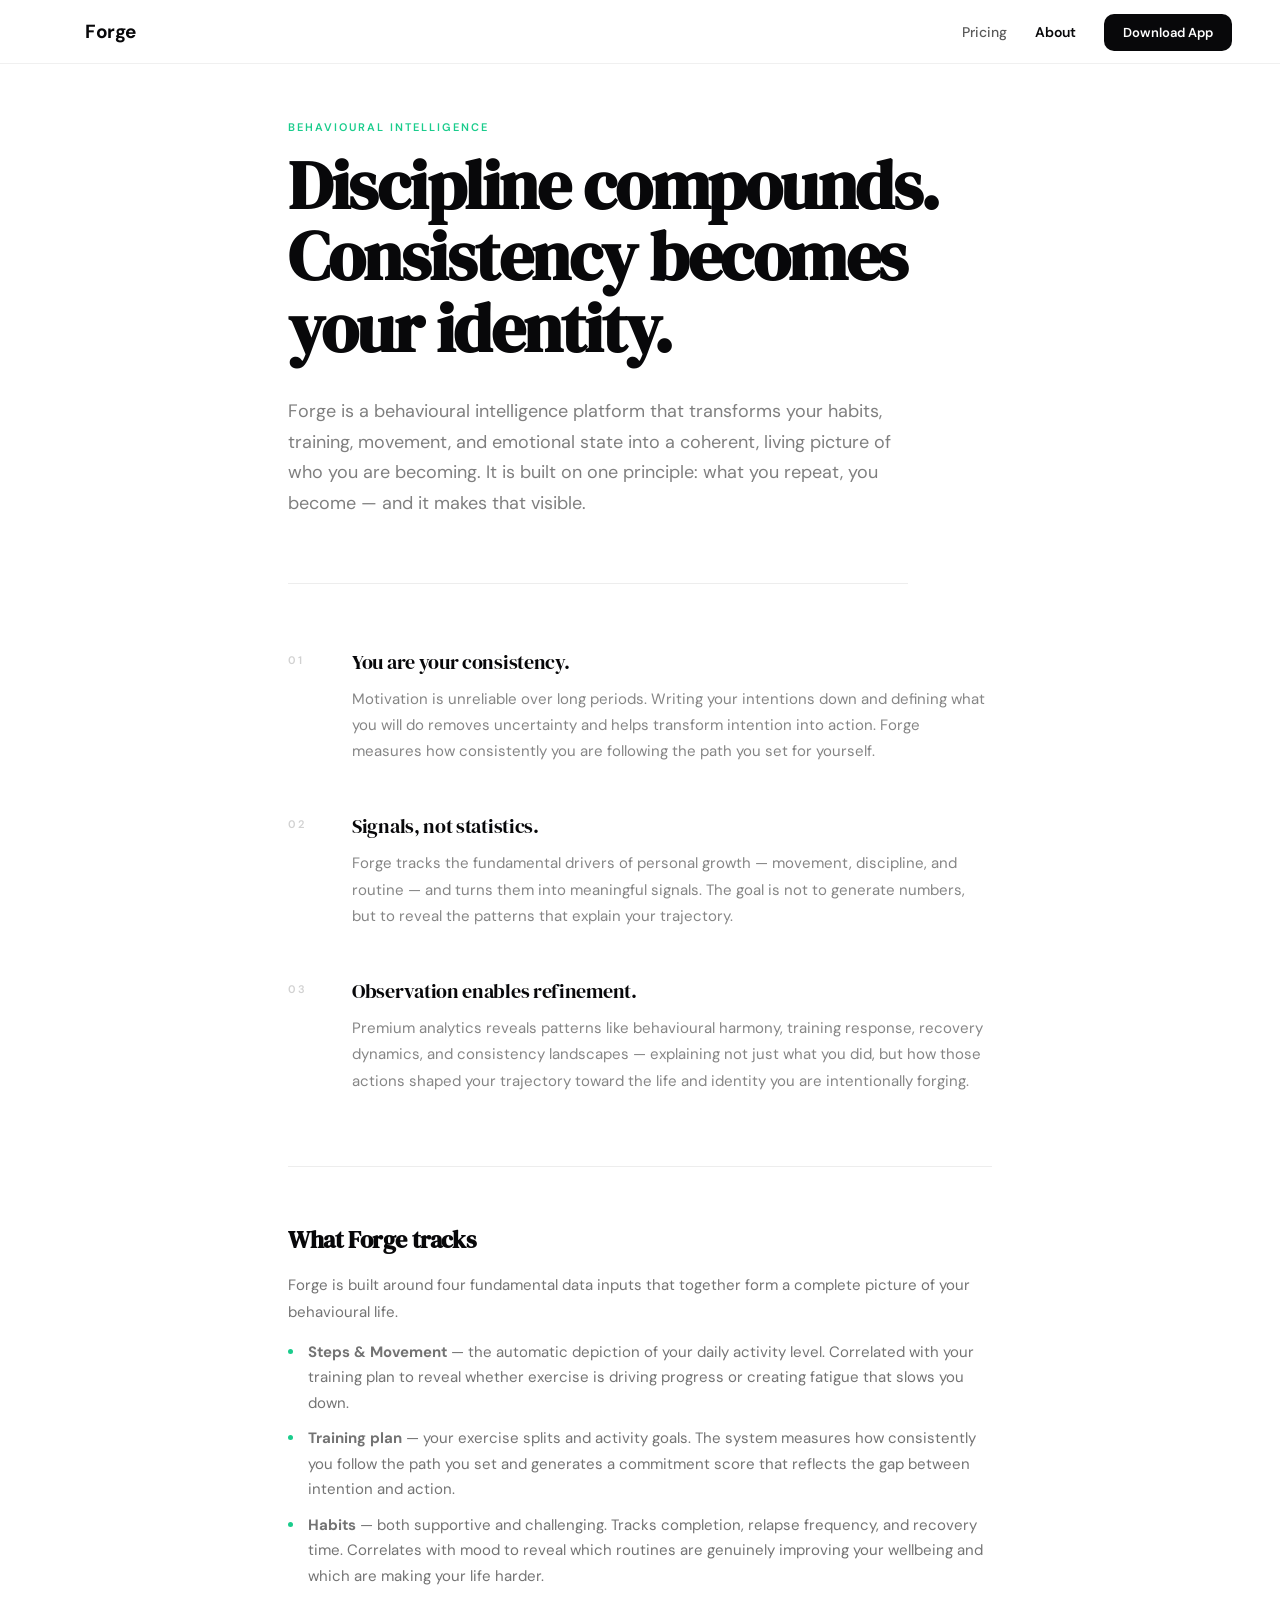
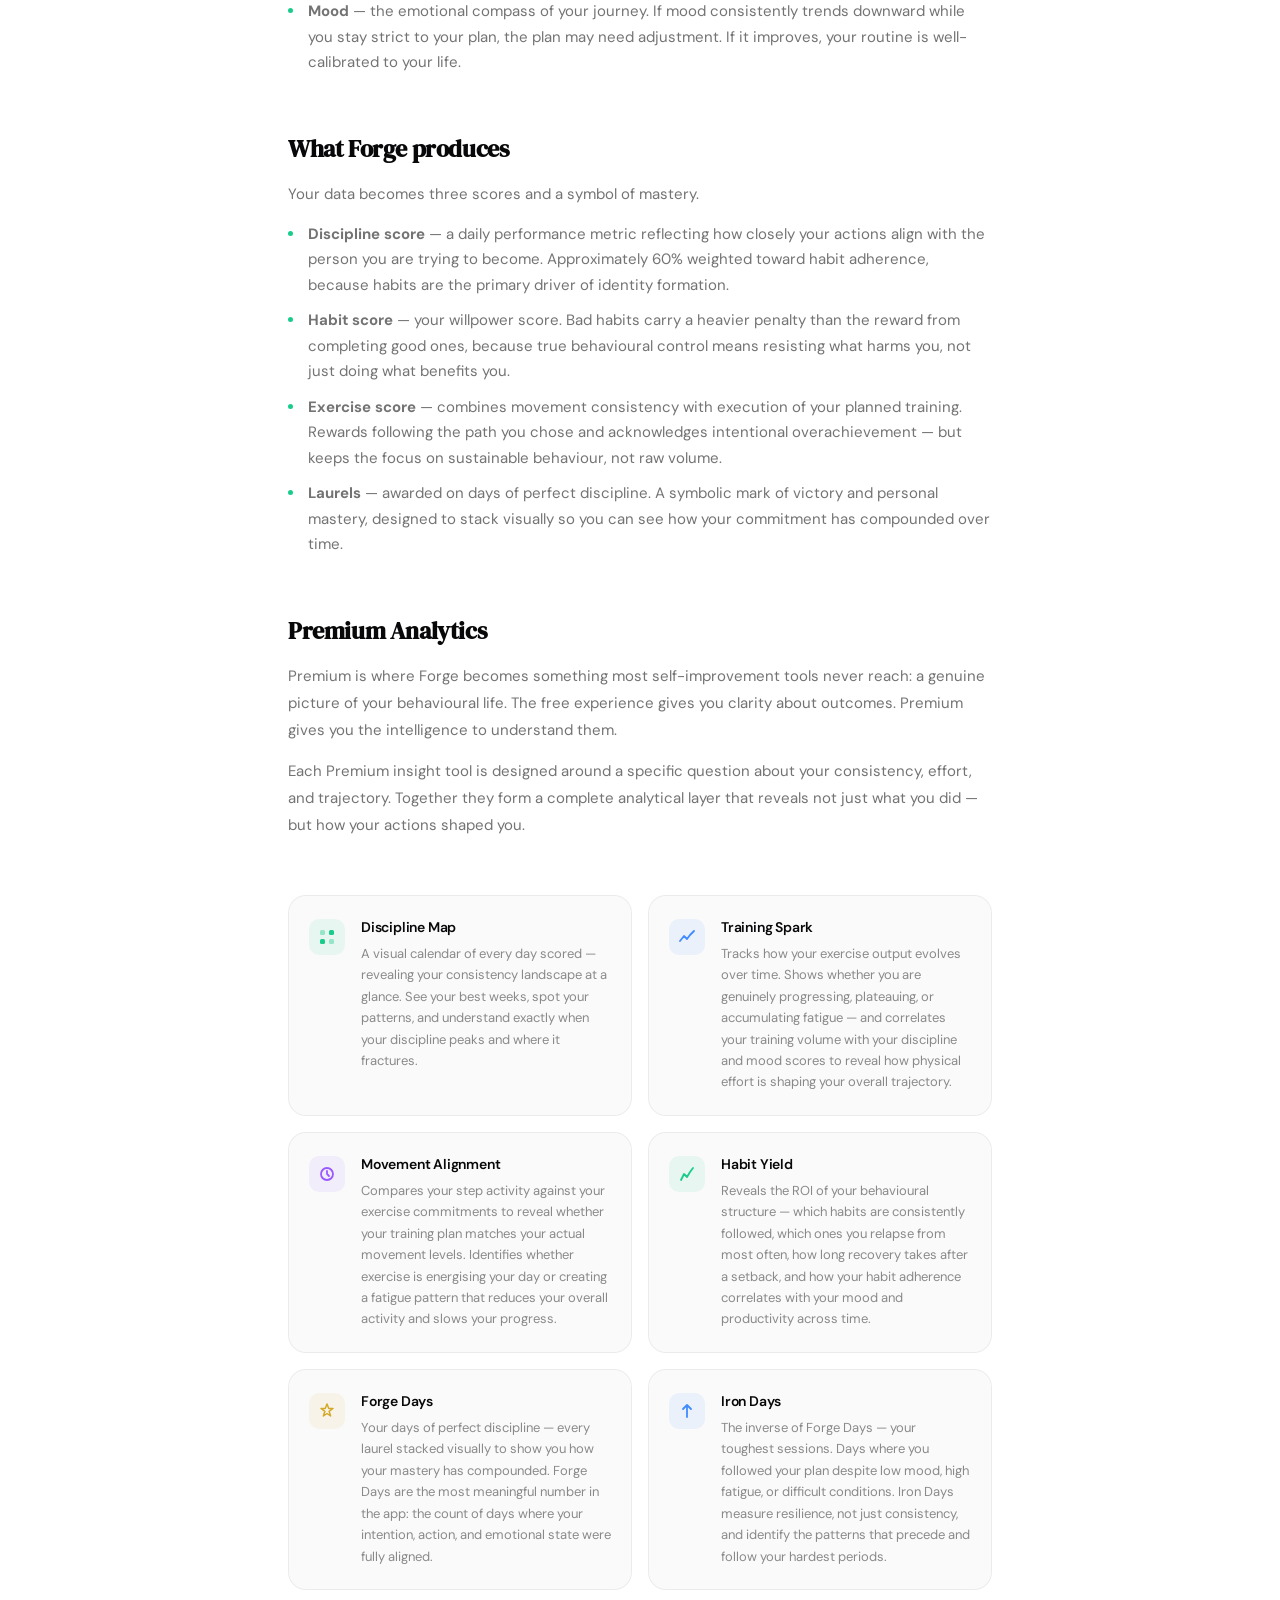
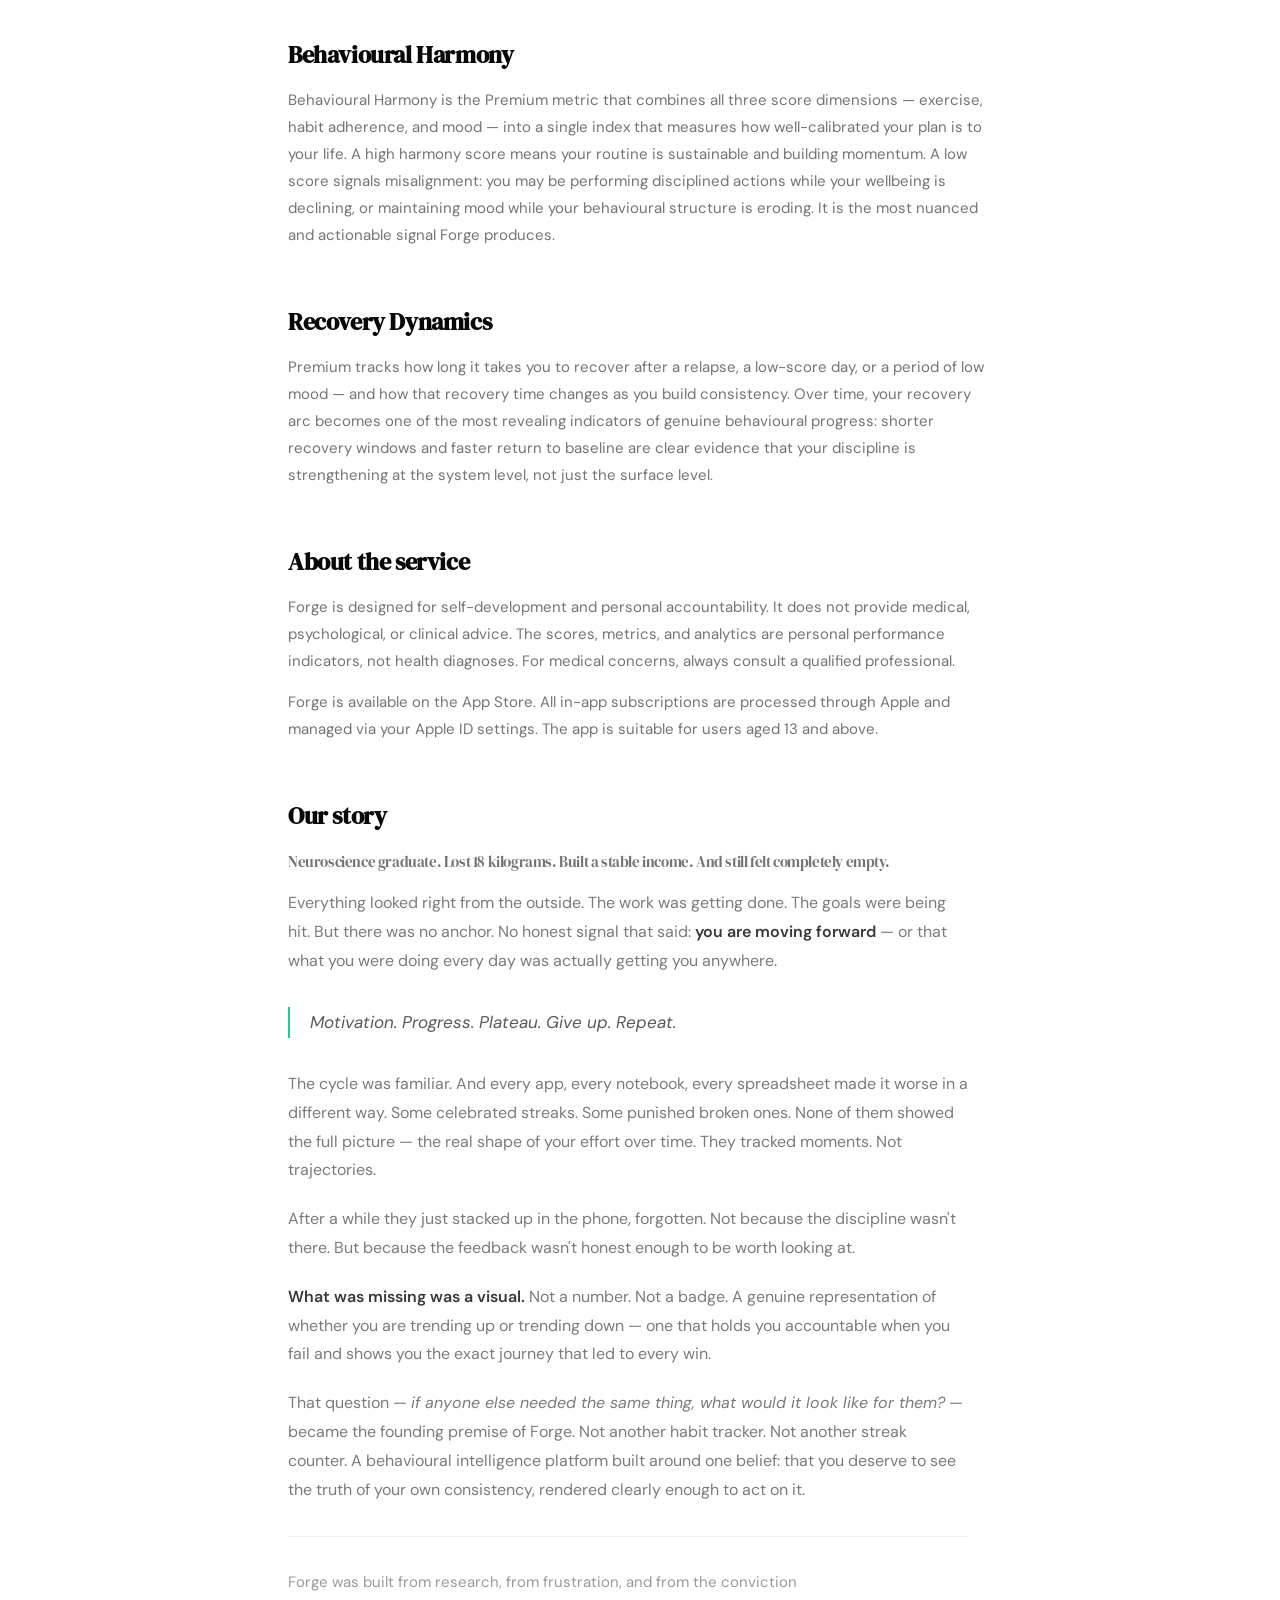
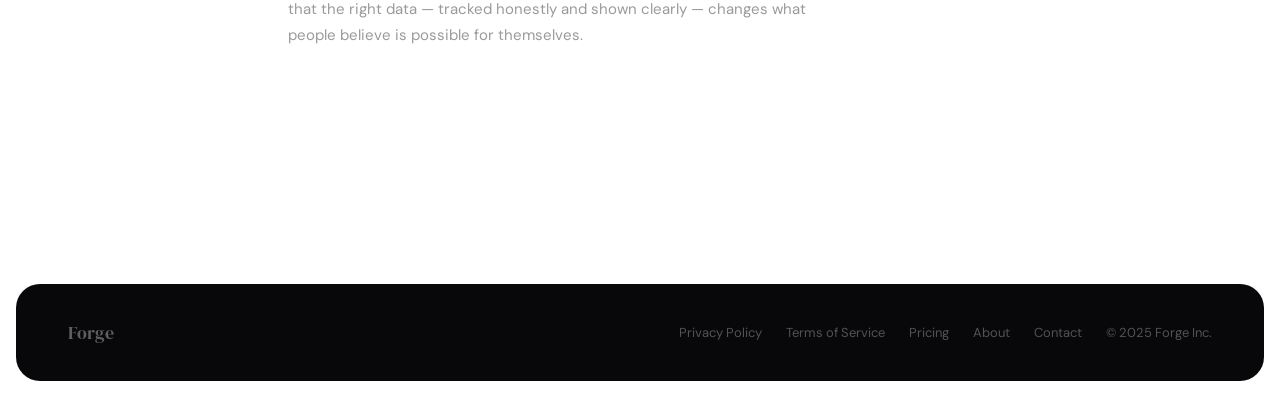
==== about.html @ 7283ddbb "Add files via upload" ====
<!DOCTYPE html>
<html lang="en">
<head>
<title>About — Forge</title>
<meta charset="UTF-8">
<meta name="viewport" content="width=device-width, initial-scale=1.0">
<link rel="preconnect" href="https://fonts.googleapis.com">
<link rel="preconnect" href="https://fonts.gstatic.com" crossorigin>
<link href="https://fonts.googleapis.com/css2?family=DM+Sans:ital,opsz,wght@0,9..40,300;0,9..40,400;0,9..40,500;0,9..40,600;0,9..40,700;1,9..40,300&family=DM+Serif+Display:ital@0;1&display=swap" rel="stylesheet">
<style>

*, *::before, *::after { box-sizing: border-box; margin: 0; padding: 0; }
:root {
  --black:  #08080A;
  --bg:     #E8EAF0;
  --green:  #1ACC8C;
  --blue:   #408CFF;
  --purple: #9959FF;
  --ease:   cubic-bezier(0.22, 1, 0.36, 1);
}
html { scroll-behavior: smooth; }
body {
  font-family: 'DM Sans', sans-serif;
  color: var(--black);
  background: #fff;
  overflow-x: hidden;
}

/* NAV */
nav {
  position: fixed; top: 0; left: 0; right: 0;
  height: 64px; display: flex; align-items: center;
  justify-content: space-between; padding: 0 48px;
  z-index: 1000;
  background: rgba(255,255,255,0.88);
  backdrop-filter: blur(20px);
  -webkit-backdrop-filter: blur(20px);
  border-bottom: 1px solid rgba(0,0,0,0.06);
  transition: background 300ms var(--ease);
}
.nav-logo {
  display: flex; align-items: center; gap: 9px;
  text-decoration: none; font-size: 19px; font-weight: 700;
  letter-spacing: -0.4px; color: var(--black);
}
.nav-logo img { height: 26px; width: 26px; border-radius: 7px; object-fit: cover; }
.nav-links { display: flex; align-items: center; gap: 28px; list-style: none; }
.nav-links a {
  color: rgba(0,0,0,0.65); text-decoration: none;
  font-size: 14px; font-weight: 500;
  transition: color 200ms ease, opacity 200ms ease;
}
.nav-links a:hover { opacity: 0.6; }
.nav-links a.active { color: var(--black); font-weight: 600; }
.nav-links .download-btn {
  background: var(--black); color: #fff;
  padding: 9px 18px; border-radius: 10px;
  font-size: 13px; font-weight: 600;
  border: 1px solid transparent;
}
.hamburger {
  display: none; flex-direction: column; gap: 5px;
  cursor: pointer; padding: 4px;
}
.hamburger span {
  display: block; width: 22px; height: 2px;
  background: var(--black); border-radius: 2px;
}
.mobile-menu {
  display: none; position: fixed;
  top: 64px; left: 0; right: 0;
  background: rgba(255,255,255,0.96);
  backdrop-filter: blur(20px);
  padding: 20px 32px; flex-direction: column; gap: 16px;
  z-index: 999; border-bottom: 1px solid rgba(0,0,0,0.06);
}
.mobile-menu.open { display: flex; }
.mobile-menu a { font-size: 15px; color: var(--black); text-decoration: none; font-weight: 500; }

/* PAGE WRAPPER */
.page-wrap {
  max-width: 800px;
  margin: 0 auto;
  padding: 120px 48px 100px;
}
.page-eyebrow {
  font-size: 11px; font-weight: 600; letter-spacing: 2px;
  text-transform: uppercase; color: var(--green); margin-bottom: 16px;
}
.page-title {
  font-family: 'DM Serif Display', serif;
  font-size: clamp(40px, 6vw, 68px);
  color: var(--black); letter-spacing: -1.5px;
  line-height: 1.05; margin-bottom: 32px;
}
.page-intro {
  font-size: 18px; color: rgba(0,0,0,0.5);
  line-height: 1.7; max-width: 620px; margin-bottom: 64px;
  border-bottom: 1px solid rgba(0,0,0,0.07);
  padding-bottom: 64px;
}

/* CONTENT SECTIONS */
.content-section { margin-bottom: 56px; }
.content-section h2 {
  font-family: 'DM Serif Display', serif;
  font-size: 24px; color: var(--black);
  letter-spacing: -0.4px; margin-bottom: 16px;
}
.content-section h3 {
  font-size: 15px; font-weight: 600;
  color: var(--black); margin-bottom: 10px; margin-top: 24px;
}
.content-section p {
  font-size: 15px; color: rgba(0,0,0,0.55);
  line-height: 1.8; margin-bottom: 14px;
}
.content-section ul {
  list-style: none; display: flex; flex-direction: column; gap: 10px;
  margin: 14px 0 14px 0;
}
.content-section ul li {
  font-size: 15px; color: rgba(0,0,0,0.55);
  line-height: 1.7; padding-left: 20px; position: relative;
}
.content-section ul li::before {
  content: ''; position: absolute; left: 0; top: 9px;
  width: 5px; height: 5px; border-radius: 50%;
  background: var(--green);
}
.placeholder-block {
  background: rgba(0,0,0,0.02);
  border: 1px dashed rgba(0,0,0,0.1);
  border-radius: 16px; padding: 40px 32px;
  text-align: center;
}
.placeholder-block p {
  font-size: 14px; color: rgba(0,0,0,0.25);
  font-style: italic; margin: 0;
}
.placeholder-block .label {
  font-size: 11px; font-weight: 600; letter-spacing: 1.5px;
  text-transform: uppercase; color: rgba(0,0,0,0.2);
  margin-bottom: 8px; display: block;
}

/* PRINCIPLE BLOCKS (About page) */
.principle-list { display: flex; flex-direction: column; gap: 48px; margin-top: 8px; }
.principle-item { display: grid; grid-template-columns: 40px 1fr; gap: 24px; align-items: start; }
.principle-num {
  font-size: 11px; font-weight: 600; letter-spacing: 2px;
  color: rgba(0,0,0,0.18); padding-top: 5px; text-transform: uppercase;
}
.principle-item h3 {
  font-family: 'DM Serif Display', serif;
  font-size: 20px; color: var(--black); margin-bottom: 10px; margin-top: 0;
  letter-spacing: -0.3px; font-weight: 400;
}
.principle-item p { font-size: 15px; color: rgba(0,0,0,0.48); line-height: 1.75; margin: 0; }

/* Premium Analytics Grid */
.analytics-grid {
  display: grid;
  grid-template-columns: 1fr 1fr;
  gap: 16px;
  margin-bottom: 0;
}
.analytics-card {
  display: flex;
  gap: 16px;
  align-items: flex-start;
  background: rgba(0,0,0,0.02);
  border: 1px solid rgba(0,0,0,0.06);
  border-radius: 18px;
  padding: 22px 20px;
  transition: border-color 250ms ease, background 250ms ease;
}
.analytics-card:hover {
  background: rgba(0,0,0,0.03);
  border-color: rgba(0,0,0,0.1);
}
.ac-icon {
  width: 36px; height: 36px; border-radius: 10px;
  display: flex; align-items: center; justify-content: center;
  flex-shrink: 0; margin-top: 1px;
}
.ac-body h4 {
  font-size: 14px; font-weight: 600; color: var(--black);
  margin-bottom: 7px; letter-spacing: -0.2px;
}
.ac-body p {
  font-size: 13px; color: rgba(0,0,0,0.45);
  line-height: 1.65; margin: 0;
}
@media (max-width: 680px) {
  .analytics-grid { grid-template-columns: 1fr; }
}

/* FOOTER */
.site-footer {
  background: var(--black); color: #fff;
  border-radius: 24px; margin: 16px;
  padding: 36px 52px;
  display: flex; align-items: center; justify-content: space-between;
}
.footer-brand { font-family: 'DM Serif Display', serif; font-size: 18px; color: rgba(255,255,255,0.35); }
.footer-legal { font-size: 13px; color: rgba(255,255,255,0.3); display: flex; gap: 24px; flex-wrap: wrap; }
.footer-legal a { color: inherit; text-decoration: none; transition: color 200ms ease; }
.footer-legal a:hover { color: rgba(255,255,255,0.7); }

/* FADE IN */
.fade-up {
  opacity: 0; transform: translateY(24px);
  transition: opacity 700ms var(--ease), transform 700ms var(--ease);
}
.fade-up.visible { opacity: 1; transform: none; }
.fade-up:nth-child(2) { transition-delay: 80ms; }
.fade-up:nth-child(3) { transition-delay: 160ms; }

@media (max-width: 768px) {
  nav { padding: 0 20px; }
  .nav-links { display: none; }
  .hamburger { display: flex; }
  .page-wrap { padding: 96px 24px 72px; }
  .site-footer { flex-direction: column; gap: 16px; text-align: center; padding: 28px 24px; margin: 8px; border-radius: 18px; }
  .principle-item { grid-template-columns: 1fr; gap: 8px; }
  .principle-num { display: none; }
}


/* Our Story section */
.story-block {
  display: flex;
  flex-direction: column;
  gap: 0;
}
.story-lead {
  font-family: 'DM Serif Display', serif;
  font-size: clamp(20px, 2.8vw, 28px);
  color: var(--black);
  line-height: 1.35;
  letter-spacing: -0.4px;
  margin-bottom: 36px;
  max-width: 680px;
}
.story-body {
  display: flex;
  flex-direction: column;
  gap: 20px;
  max-width: 680px;
}
.story-body p {
  font-size: 16px;
  color: rgba(0,0,0,0.52);
  line-height: 1.8;
  margin: 0;
}
.story-body p strong {
  color: rgba(0,0,0,0.78);
  font-weight: 600;
}
.story-pull {
  border-left: 2px solid var(--green);
  padding-left: 20px;
  margin: 12px 0;
}
.story-pull p {
  color: rgba(0,0,0,0.65) !important;
  font-style: italic;
  font-size: 17px !important;
}
.story-closer {
  margin-top: 12px;
  padding-top: 32px;
  border-top: 1px solid rgba(0,0,0,0.06);
}
.story-closer p {
  font-size: 15px;
  color: rgba(0,0,0,0.4);
  line-height: 1.75;
  max-width: 520px;
}
</style>
</head>
<body>

<nav id="nav" class="light">
  <a href="forge-landing.html" class="nav-logo">
    <img src="[data-uri]" alt="Forge logo" style="height:28px;width:28px;object-fit:contain;display:block;"/>
    Forge
  </a>
  <button class="hamburger" id="hamburger" aria-label="Menu">
    <span></span><span></span><span></span>
  </button>
  <ul class="nav-links">
    <li><a href="pricing.html">Pricing</a></li>
    <li><a href="about.html" class="active">About</a></li>
    <li><a href="index.html#download" class="download-btn">Download App</a></li>
  </ul>
</nav>
<div class="mobile-menu" id="mobileMenu">
  <a href="pricing.html">Pricing</a>
  <a href="about.html">About</a>
  <a href="index.html#download">Download App</a>
</div>


<main>
  <div class="page-wrap">
    <div class="page-eyebrow fade-up">Behavioural Intelligence</div>
    <h1 class="page-title fade-up">Discipline compounds.<br>Consistency becomes your identity.</h1>
    <p class="page-intro fade-up">Forge is a behavioural intelligence platform that transforms your habits, training, movement, and emotional state into a coherent, living picture of who you are becoming. It is built on one principle: what you repeat, you become — and it makes that visible.</p>
    
<div class="principle-list">

  <div class="principle-item fade-up">
    <div class="principle-num">01</div>
    <div>
      <h3>You are your consistency.</h3>
      <p>Motivation is unreliable over long periods. Writing your intentions down and defining what you will do removes uncertainty and helps transform intention into action. Forge measures how consistently you are following the path you set for yourself.</p>
    </div>
  </div>

  <div class="principle-item fade-up">
    <div class="principle-num">02</div>
    <div>
      <h3>Signals, not statistics.</h3>
      <p>Forge tracks the fundamental drivers of personal growth — movement, discipline, and routine — and turns them into meaningful signals. The goal is not to generate numbers, but to reveal the patterns that explain your trajectory.</p>
    </div>
  </div>

  <div class="principle-item fade-up">
    <div class="principle-num">03</div>
    <div>
      <h3>Observation enables refinement.</h3>
      <p>Premium analytics reveals patterns like behavioural harmony, training response, recovery dynamics, and consistency landscapes — explaining not just what you did, but how those actions shaped your trajectory toward the life and identity you are intentionally forging.</p>
    </div>
  </div>

</div>

<div style="margin-top:72px;padding-top:56px;border-top:1px solid rgba(0,0,0,0.07)">

  <div class="content-section fade-up">
    <h2>What Forge tracks</h2>
    <p>Forge is built around four fundamental data inputs that together form a complete picture of your behavioural life.</p>
    <ul>
      <li><strong>Steps &amp; Movement</strong> — the automatic depiction of your daily activity level. Correlated with your training plan to reveal whether exercise is driving progress or creating fatigue that slows you down.</li>
      <li><strong>Training plan</strong> — your exercise splits and activity goals. The system measures how consistently you follow the path you set and generates a commitment score that reflects the gap between intention and action.</li>
      <li><strong>Habits</strong> — both supportive and challenging. Tracks completion, relapse frequency, and recovery time. Correlates with mood to reveal which routines are genuinely improving your wellbeing and which are making your life harder.</li>
      <li><strong>Mood</strong> — the emotional compass of your journey. If mood consistently trends downward while you stay strict to your plan, the plan may need adjustment. If it improves, your routine is well-calibrated to your life.</li>
    </ul>
  </div>

  <div class="content-section fade-up">
    <h2>What Forge produces</h2>
    <p>Your data becomes three scores and a symbol of mastery.</p>
    <ul>
      <li><strong>Discipline score</strong> — a daily performance metric reflecting how closely your actions align with the person you are trying to become. Approximately 60% weighted toward habit adherence, because habits are the primary driver of identity formation.</li>
      <li><strong>Habit score</strong> — your willpower score. Bad habits carry a heavier penalty than the reward from completing good ones, because true behavioural control means resisting what harms you, not just doing what benefits you.</li>
      <li><strong>Exercise score</strong> — combines movement consistency with execution of your planned training. Rewards following the path you chose and acknowledges intentional overachievement — but keeps the focus on sustainable behaviour, not raw volume.</li>
      <li><strong>Laurels</strong> — awarded on days of perfect discipline. A symbolic mark of victory and personal mastery, designed to stack visually so you can see how your commitment has compounded over time.</li>
    </ul>
  </div>

  <!-- PREMIUM ANALYTICS EXPANSION -->
  <div class="content-section fade-up">
    <h2>Premium Analytics</h2>
    <p>Premium is where Forge becomes something most self-improvement tools never reach: a genuine picture of your behavioural life. The free experience gives you clarity about outcomes. Premium gives you the intelligence to understand them.</p>
    <p>Each Premium insight tool is designed around a specific question about your consistency, effort, and trajectory. Together they form a complete analytical layer that reveals not just what you did — but how your actions shaped you.</p>
  </div>

  <div class="analytics-grid fade-up">
    <div class="analytics-card">
      <div class="ac-icon" style="background:rgba(26,204,140,0.08);color:var(--green)">
        <svg width="18" height="18" viewBox="0 0 18 18" fill="none"><rect x="2" y="2" width="5" height="5" rx="1.5" fill="currentColor" opacity=".4"/><rect x="2" y="11" width="5" height="5" rx="1.5" fill="currentColor"/><rect x="11" y="2" width="5" height="5" rx="1.5" fill="currentColor"/><rect x="11" y="11" width="5" height="5" rx="1.5" fill="currentColor" opacity=".4"/></svg>
      </div>
      <div class="ac-body">
        <h4>Discipline Map</h4>
        <p>A visual calendar of every day scored — revealing your consistency landscape at a glance. See your best weeks, spot your patterns, and understand exactly when your discipline peaks and where it fractures.</p>
      </div>
    </div>

    <div class="analytics-card">
      <div class="ac-icon" style="background:rgba(64,140,255,0.08);color:var(--blue)">
        <svg width="18" height="18" viewBox="0 0 18 18" fill="none"><path d="M2 13l4-5 3 3 3-4 4-4" stroke="currentColor" stroke-width="1.8" stroke-linecap="round" stroke-linejoin="round"/></svg>
      </div>
      <div class="ac-body">
        <h4>Training Spark</h4>
        <p>Tracks how your exercise output evolves over time. Shows whether you are genuinely progressing, plateauing, or accumulating fatigue — and correlates your training volume with your discipline and mood scores to reveal how physical effort is shaping your overall trajectory.</p>
      </div>
    </div>

    <div class="analytics-card">
      <div class="ac-icon" style="background:rgba(153,89,255,0.08);color:var(--purple)">
        <svg width="18" height="18" viewBox="0 0 18 18" fill="none"><circle cx="9" cy="9" r="6" stroke="currentColor" stroke-width="1.8"/><path d="M9 6v3l2 2" stroke="currentColor" stroke-width="1.8" stroke-linecap="round"/></svg>
      </div>
      <div class="ac-body">
        <h4>Movement Alignment</h4>
        <p>Compares your step activity against your exercise commitments to reveal whether your training plan matches your actual movement levels. Identifies whether exercise is energising your day or creating a fatigue pattern that reduces your overall activity and slows your progress.</p>
      </div>
    </div>

    <div class="analytics-card">
      <div class="ac-icon" style="background:rgba(26,204,140,0.08);color:var(--green)">
        <svg width="18" height="18" viewBox="0 0 18 18" fill="none"><path d="M3 15l3-6 3 3 3-5 3-4" stroke="currentColor" stroke-width="1.8" stroke-linecap="round" stroke-linejoin="round"/></svg>
      </div>
      <div class="ac-body">
        <h4>Habit Yield</h4>
        <p>Reveals the ROI of your behavioural structure — which habits are consistently followed, which ones you relapse from most often, how long recovery takes after a setback, and how your habit adherence correlates with your mood and productivity across time.</p>
      </div>
    </div>

    <div class="analytics-card">
      <div class="ac-icon" style="background:rgba(212,168,39,0.08);color:#d4a827">
        <svg width="18" height="18" viewBox="0 0 18 18" fill="none"><path d="M9 2l1.8 4.5H15l-3.9 2.8 1.5 4.7L9 11.5l-3.6 2.5 1.5-4.7L3 6.5h4.2z" stroke="currentColor" stroke-width="1.5" stroke-linejoin="round"/></svg>
      </div>
      <div class="ac-body">
        <h4>Forge Days</h4>
        <p>Your days of perfect discipline — every laurel stacked visually to show you how your mastery has compounded. Forge Days are the most meaningful number in the app: the count of days where your intention, action, and emotional state were fully aligned.</p>
      </div>
    </div>

    <div class="analytics-card">
      <div class="ac-icon" style="background:rgba(64,140,255,0.08);color:var(--blue)">
        <svg width="18" height="18" viewBox="0 0 18 18" fill="none"><path d="M9 3v12M5 7l4-4 4 4" stroke="currentColor" stroke-width="1.8" stroke-linecap="round" stroke-linejoin="round"/></svg>
      </div>
      <div class="ac-body">
        <h4>Iron Days</h4>
        <p>The inverse of Forge Days — your toughest sessions. Days where you followed your plan despite low mood, high fatigue, or difficult conditions. Iron Days measure resilience, not just consistency, and identify the patterns that precede and follow your hardest periods.</p>
      </div>
    </div>
  </div>

  <div class="content-section fade-up" style="margin-top:48px">
    <h2>Behavioural Harmony</h2>
    <p>Behavioural Harmony is the Premium metric that combines all three score dimensions — exercise, habit adherence, and mood — into a single index that measures how well-calibrated your plan is to your life. A high harmony score means your routine is sustainable and building momentum. A low score signals misalignment: you may be performing disciplined actions while your wellbeing is declining, or maintaining mood while your behavioural structure is eroding. It is the most nuanced and actionable signal Forge produces.</p>
  </div>

  <div class="content-section fade-up">
    <h2>Recovery Dynamics</h2>
    <p>Premium tracks how long it takes you to recover after a relapse, a low-score day, or a period of low mood — and how that recovery time changes as you build consistency. Over time, your recovery arc becomes one of the most revealing indicators of genuine behavioural progress: shorter recovery windows and faster return to baseline are clear evidence that your discipline is strengthening at the system level, not just the surface level.</p>
  </div>

  <div class="content-section fade-up">
    <h2>About the service</h2>
    <p>Forge is designed for self-development and personal accountability. It does not provide medical, psychological, or clinical advice. The scores, metrics, and analytics are personal performance indicators, not health diagnoses. For medical concerns, always consult a qualified professional.</p>
    <p>Forge is available on the App Store. All in-app subscriptions are processed through Apple and managed via your Apple ID settings. The app is suitable for users aged 13 and above.</p>
  </div>

  <div class="content-section fade-up">
    <h2>Our story</h2>
    <div class="story-block">

      <p class="story-lead">Neuroscience graduate. Lost 18 kilograms. Built a stable income. And still felt completely empty.</p>

      <div class="story-body">

        <p>Everything looked right from the outside. The work was getting done. The goals were being hit. But there was no anchor. No honest signal that said: <strong>you are moving forward</strong> — or that what you were doing every day was actually getting you anywhere.</p>

        <div class="story-pull">
          <p>Motivation. Progress. Plateau. Give up. Repeat.</p>
        </div>

        <p>The cycle was familiar. And every app, every notebook, every spreadsheet made it worse in a different way. Some celebrated streaks. Some punished broken ones. None of them showed the full picture — the real shape of your effort over time. They tracked moments. Not trajectories.</p>

        <p>After a while they just stacked up in the phone, forgotten. Not because the discipline wasn't there. But because the feedback wasn't honest enough to be worth looking at.</p>

        <p><strong>What was missing was a visual.</strong> Not a number. Not a badge. A genuine representation of whether you are trending up or trending down — one that holds you accountable when you fail and shows you the exact journey that led to every win.</p>

        <p>That question — <em>if anyone else needed the same thing, what would it look like for them?</em> — became the founding premise of Forge. Not another habit tracker. Not another streak counter. A behavioural intelligence platform built around one belief: that you deserve to see the truth of your own consistency, rendered clearly enough to act on it.</p>

        <div class="story-closer">
          <p>Forge was built from research, from frustration, and from the conviction that the right data — tracked honestly and shown clearly — changes what people believe is possible for themselves.</p>
        </div>

      </div>
    </div>
  </div>

</div>

  </div>
</main>

<div style="height:64px"></div>
<footer class="site-footer">
  <div class="footer-brand">Forge</div>
  <div class="footer-legal">
    <a href="privacy.html">Privacy Policy</a>
    <a href="terms.html">Terms of Service</a>
    <a href="pricing.html">Pricing</a>
    <a href="about.html">About</a>
    <a href="#">Contact</a>
    <span>© 2025 Forge Inc.</span>
  </div>
</footer>

<script>

const nav = document.getElementById('nav');
const hamburger = document.getElementById('hamburger');
const mobileMenu = document.getElementById('mobileMenu');
hamburger.addEventListener('click', () => mobileMenu.classList.toggle('open'));

// Auto-contrast nav: dark sections = dark background, light = frosted glass
// Sub-pages are all light background
function updateNav() {
  const y = window.scrollY;
  if (y > 40) {
    nav.className = 'light';
  } else {
    nav.className = 'light'; // always light on sub-pages (white bg)
  }
}
window.addEventListener('scroll', updateNav, { passive: true });
updateNav();

// Smooth scroll all anchor links
document.querySelectorAll('a[href^="#"]').forEach(a => {
  a.addEventListener('click', e => {
    const id = a.getAttribute('href').slice(1);
    const target = document.getElementById(id);
    if (target) {
      e.preventDefault();
      target.scrollIntoView({ behavior: 'smooth', block: 'start' });
    }
  });
});

document.querySelectorAll('.mobile-menu a').forEach(a => {
  a.addEventListener('click', () => mobileMenu.classList.remove('open'));
});


// Fade-up observer
const observer = new IntersectionObserver(entries => {
  entries.forEach(e => {
    if (e.isIntersecting) { e.target.classList.add('visible'); observer.unobserve(e.target); }
  });
}, { threshold: 0.1 });
document.querySelectorAll('.fade-up').forEach(el => observer.observe(el));
</script>
</body>
</html>
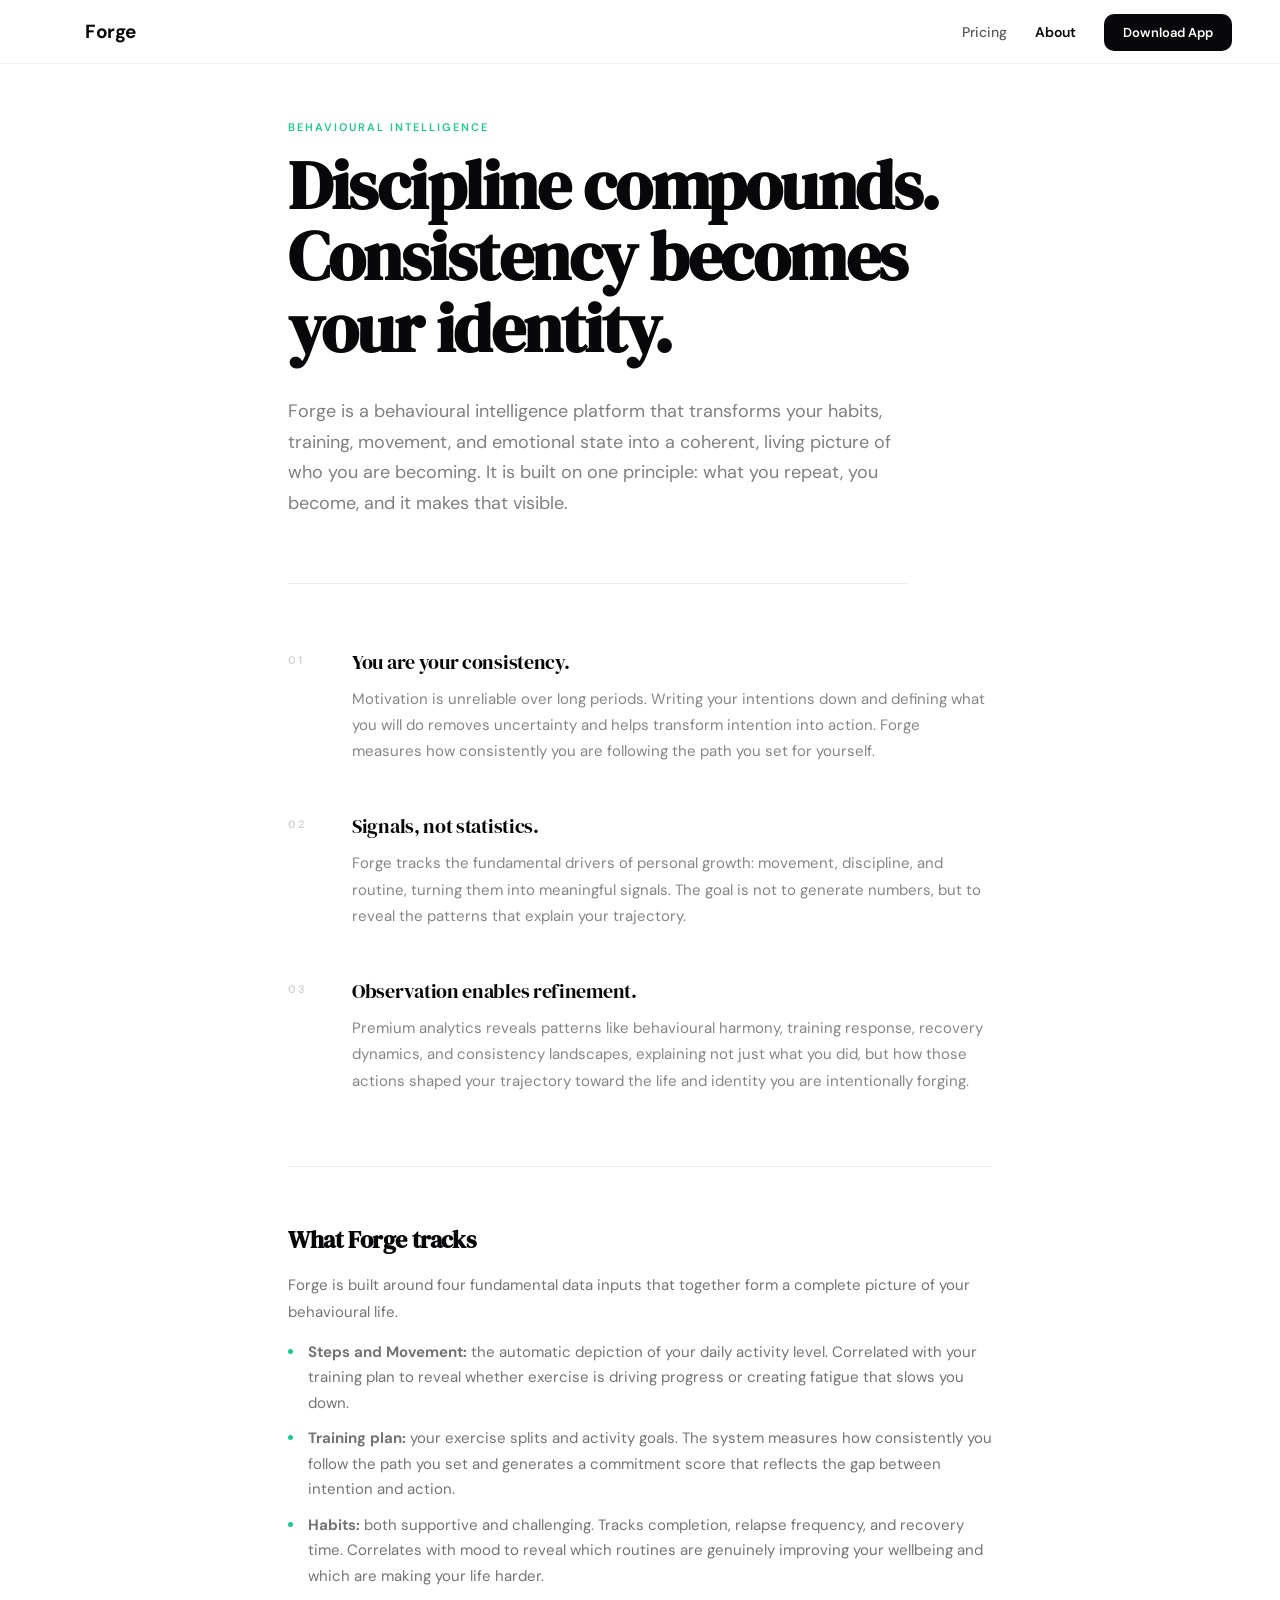
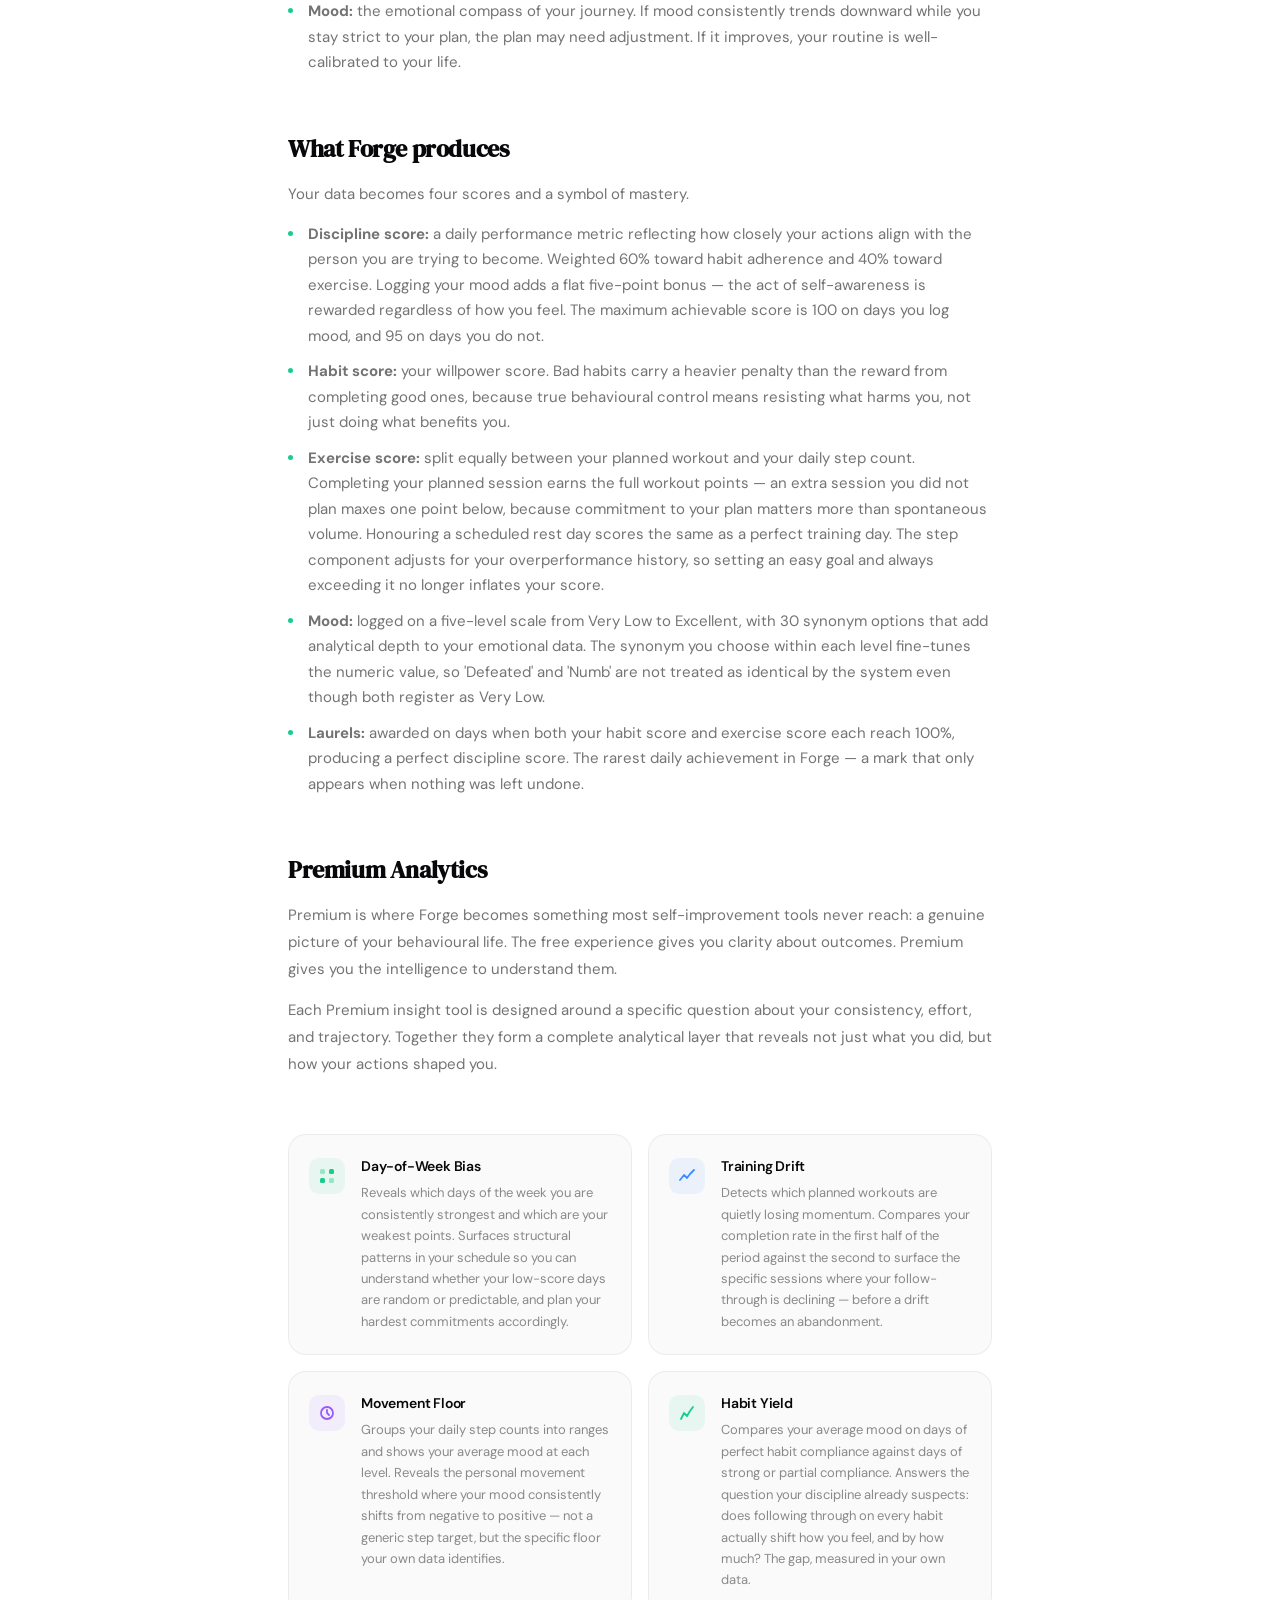
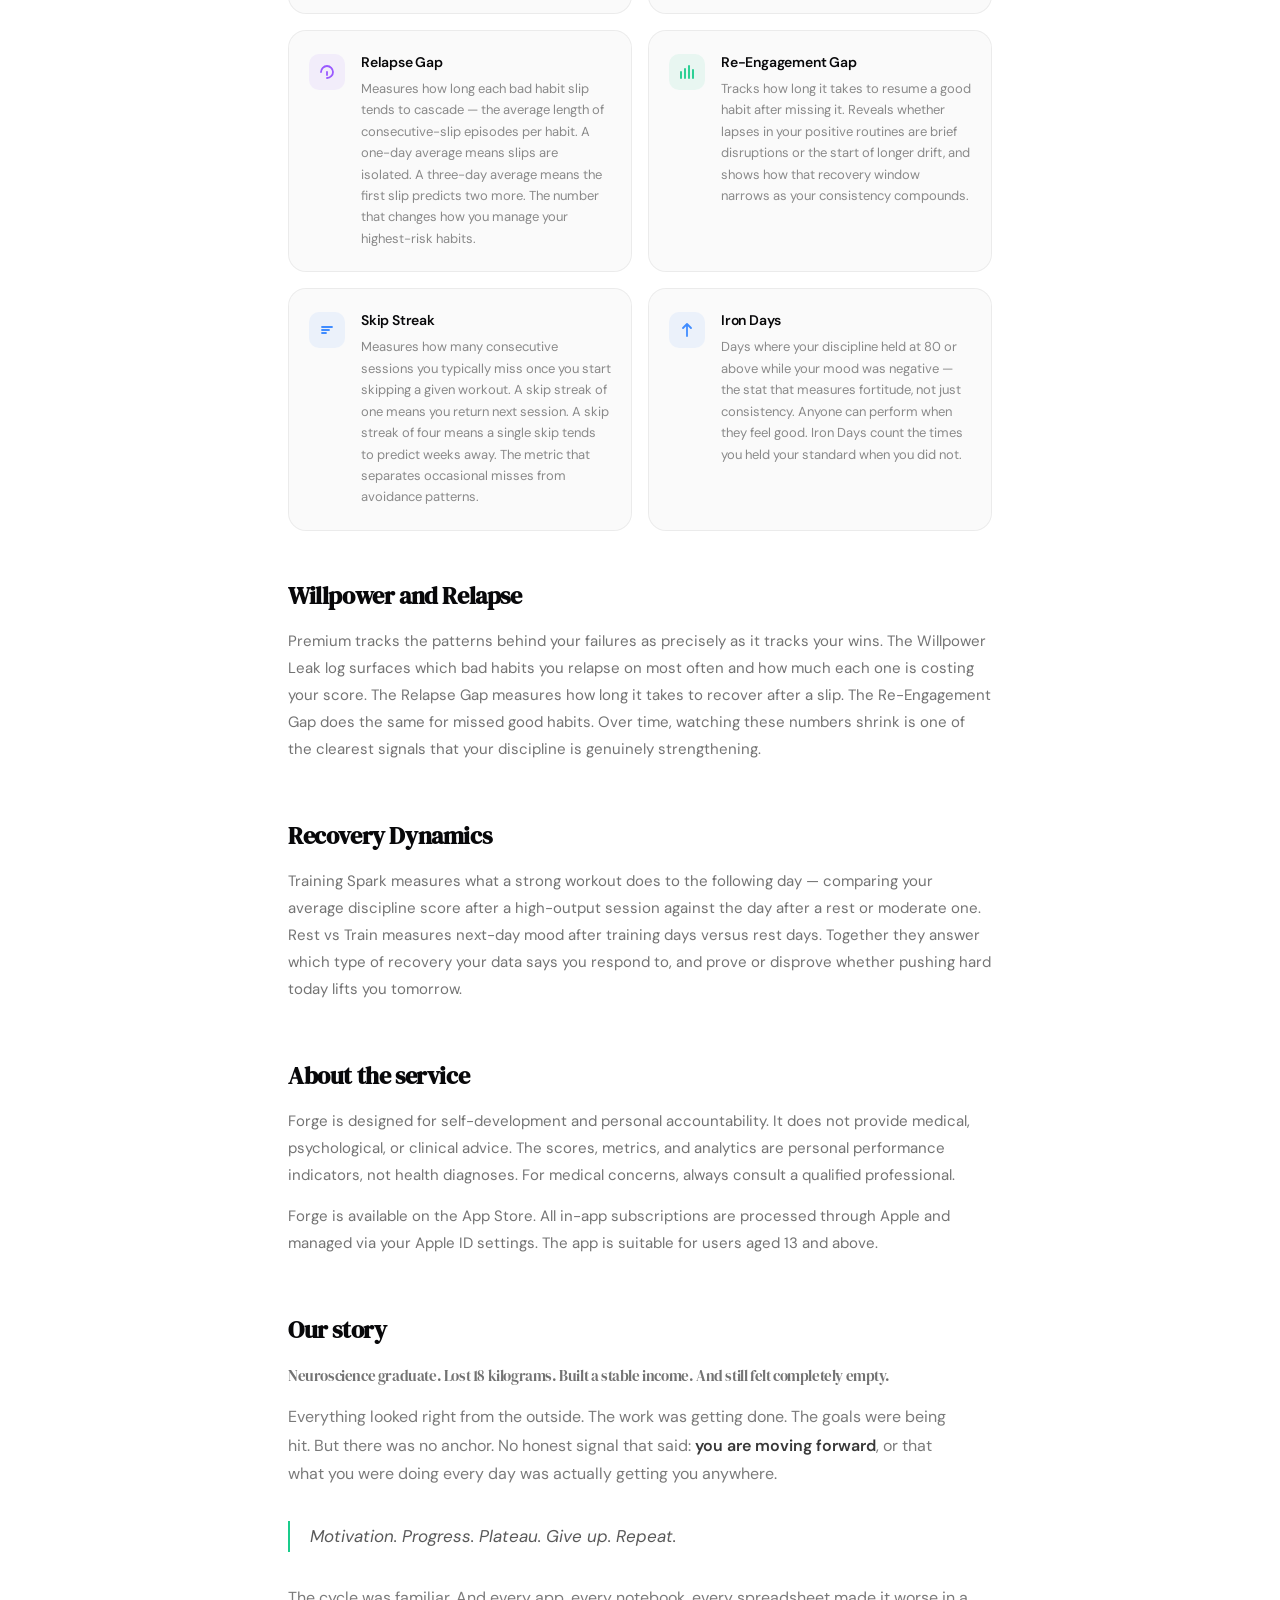
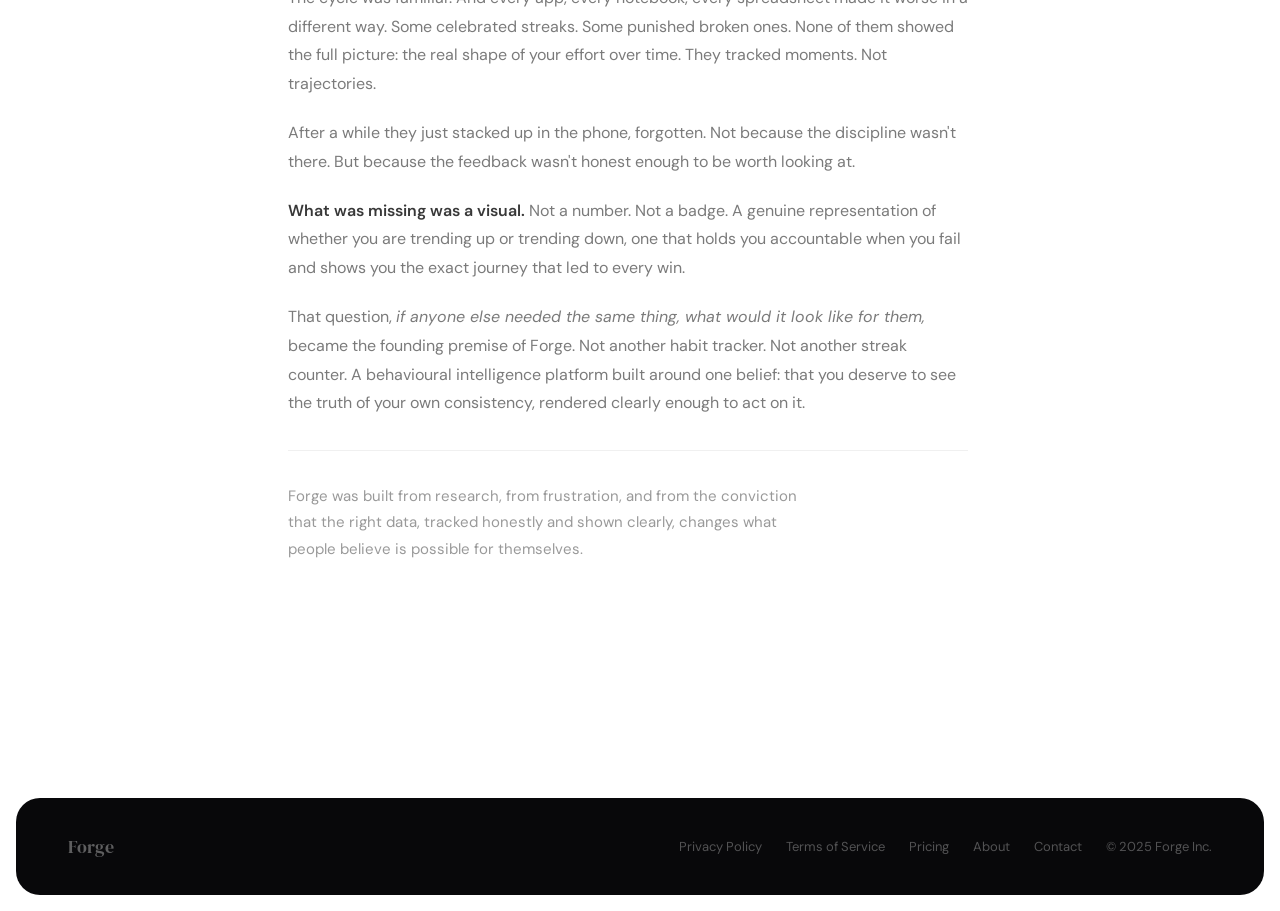
==== commit 66acf067: "Update about.html" ====
--- a/about.html
+++ b/about.html
@@ -1,7 +1,7 @@
 <!DOCTYPE html>
 <html lang="en">
 <head>
-<title>About — Forge</title>
+<title>About | Forge</title>
 <meta charset="UTF-8">
 <meta name="viewport" content="width=device-width, initial-scale=1.0">
 <link rel="preconnect" href="https://fonts.googleapis.com">
@@ -285,7 +285,7 @@
 <body>
 
 <nav id="nav" class="light">
-  <a href="forge-landing.html" class="nav-logo">
+  <a href="index.html" class="nav-logo">
     <img src="[data-uri]" alt="Forge logo" style="height:28px;width:28px;object-fit:contain;display:block;"/>
     Forge
   </a>
@@ -309,7 +309,7 @@
   <div class="page-wrap">
     <div class="page-eyebrow fade-up">Behavioural Intelligence</div>
     <h1 class="page-title fade-up">Discipline compounds.<br>Consistency becomes your identity.</h1>
-    <p class="page-intro fade-up">Forge is a behavioural intelligence platform that transforms your habits, training, movement, and emotional state into a coherent, living picture of who you are becoming. It is built on one principle: what you repeat, you become — and it makes that visible.</p>
+    <p class="page-intro fade-up">Forge is a behavioural intelligence platform that transforms your habits, training, movement, and emotional state into a coherent, living picture of who you are becoming. It is built on one principle: what you repeat, you become, and it makes that visible.</p>
     
 <div class="principle-list">
 
@@ -325,7 +325,7 @@
     <div class="principle-num">02</div>
     <div>
       <h3>Signals, not statistics.</h3>
-      <p>Forge tracks the fundamental drivers of personal growth — movement, discipline, and routine — and turns them into meaningful signals. The goal is not to generate numbers, but to reveal the patterns that explain your trajectory.</p>
+      <p>Forge tracks the fundamental drivers of personal growth: movement, discipline, and routine, turning them into meaningful signals. The goal is not to generate numbers, but to reveal the patterns that explain your trajectory.</p>
     </div>
   </div>
 
@@ -333,7 +333,7 @@
     <div class="principle-num">03</div>
     <div>
       <h3>Observation enables refinement.</h3>
-      <p>Premium analytics reveals patterns like behavioural harmony, training response, recovery dynamics, and consistency landscapes — explaining not just what you did, but how those actions shaped your trajectory toward the life and identity you are intentionally forging.</p>
+      <p>Premium analytics reveals patterns like behavioural harmony, training response, recovery dynamics, and consistency landscapes, explaining not just what you did, but how those actions shaped your trajectory toward the life and identity you are intentionally forging.</p>
     </div>
   </div>
 
@@ -345,21 +345,22 @@
     <h2>What Forge tracks</h2>
     <p>Forge is built around four fundamental data inputs that together form a complete picture of your behavioural life.</p>
     <ul>
-      <li><strong>Steps &amp; Movement</strong> — the automatic depiction of your daily activity level. Correlated with your training plan to reveal whether exercise is driving progress or creating fatigue that slows you down.</li>
-      <li><strong>Training plan</strong> — your exercise splits and activity goals. The system measures how consistently you follow the path you set and generates a commitment score that reflects the gap between intention and action.</li>
-      <li><strong>Habits</strong> — both supportive and challenging. Tracks completion, relapse frequency, and recovery time. Correlates with mood to reveal which routines are genuinely improving your wellbeing and which are making your life harder.</li>
-      <li><strong>Mood</strong> — the emotional compass of your journey. If mood consistently trends downward while you stay strict to your plan, the plan may need adjustment. If it improves, your routine is well-calibrated to your life.</li>
+      <li><strong>Steps and Movement:</strong> the automatic depiction of your daily activity level. Correlated with your training plan to reveal whether exercise is driving progress or creating fatigue that slows you down.</li>
+      <li><strong>Training plan:</strong> your exercise splits and activity goals. The system measures how consistently you follow the path you set and generates a commitment score that reflects the gap between intention and action.</li>
+      <li><strong>Habits:</strong> both supportive and challenging. Tracks completion, relapse frequency, and recovery time. Correlates with mood to reveal which routines are genuinely improving your wellbeing and which are making your life harder.</li>
+      <li><strong>Mood:</strong> the emotional compass of your journey. If mood consistently trends downward while you stay strict to your plan, the plan may need adjustment. If it improves, your routine is well-calibrated to your life.</li>
     </ul>
   </div>
 
   <div class="content-section fade-up">
     <h2>What Forge produces</h2>
-    <p>Your data becomes three scores and a symbol of mastery.</p>
+    <p>Your data becomes four scores and a symbol of mastery.</p>
     <ul>
-      <li><strong>Discipline score</strong> — a daily performance metric reflecting how closely your actions align with the person you are trying to become. Approximately 60% weighted toward habit adherence, because habits are the primary driver of identity formation.</li>
-      <li><strong>Habit score</strong> — your willpower score. Bad habits carry a heavier penalty than the reward from completing good ones, because true behavioural control means resisting what harms you, not just doing what benefits you.</li>
-      <li><strong>Exercise score</strong> — combines movement consistency with execution of your planned training. Rewards following the path you chose and acknowledges intentional overachievement — but keeps the focus on sustainable behaviour, not raw volume.</li>
-      <li><strong>Laurels</strong> — awarded on days of perfect discipline. A symbolic mark of victory and personal mastery, designed to stack visually so you can see how your commitment has compounded over time.</li>
+      <li><strong>Discipline score:</strong> a daily performance metric reflecting how closely your actions align with the person you are trying to become. Weighted 60% toward habit adherence and 40% toward exercise. Logging your mood adds a flat five-point bonus — the act of self-awareness is rewarded regardless of how you feel. The maximum achievable score is 100 on days you log mood, and 95 on days you do not.</li>
+      <li><strong>Habit score:</strong> your willpower score. Bad habits carry a heavier penalty than the reward from completing good ones, because true behavioural control means resisting what harms you, not just doing what benefits you.</li>
+      <li><strong>Exercise score:</strong> split equally between your planned workout and your daily step count. Completing your planned session earns the full workout points — an extra session you did not plan maxes one point below, because commitment to your plan matters more than spontaneous volume. Honouring a scheduled rest day scores the same as a perfect training day. The step component adjusts for your overperformance history, so setting an easy goal and always exceeding it no longer inflates your score.</li>
+      <li><strong>Mood:</strong> logged on a five-level scale from Very Low to Excellent, with 30 synonym options that add analytical depth to your emotional data. The synonym you choose within each level fine-tunes the numeric value, so 'Defeated' and 'Numb' are not treated as identical by the system even though both register as Very Low.</li>
+      <li><strong>Laurels:</strong> awarded on days when both your habit score and exercise score each reach 100%, producing a perfect discipline score. The rarest daily achievement in Forge — a mark that only appears when nothing was left undone.</li>
     </ul>
   </div>
 
@@ -367,7 +368,7 @@
   <div class="content-section fade-up">
     <h2>Premium Analytics</h2>
     <p>Premium is where Forge becomes something most self-improvement tools never reach: a genuine picture of your behavioural life. The free experience gives you clarity about outcomes. Premium gives you the intelligence to understand them.</p>
-    <p>Each Premium insight tool is designed around a specific question about your consistency, effort, and trajectory. Together they form a complete analytical layer that reveals not just what you did — but how your actions shaped you.</p>
+    <p>Each Premium insight tool is designed around a specific question about your consistency, effort, and trajectory. Together they form a complete analytical layer that reveals not just what you did, but how your actions shaped you.</p>
   </div>
 
   <div class="analytics-grid fade-up">
@@ -376,8 +377,8 @@
         <svg width="18" height="18" viewBox="0 0 18 18" fill="none"><rect x="2" y="2" width="5" height="5" rx="1.5" fill="currentColor" opacity=".4"/><rect x="2" y="11" width="5" height="5" rx="1.5" fill="currentColor"/><rect x="11" y="2" width="5" height="5" rx="1.5" fill="currentColor"/><rect x="11" y="11" width="5" height="5" rx="1.5" fill="currentColor" opacity=".4"/></svg>
       </div>
       <div class="ac-body">
-        <h4>Discipline Map</h4>
-        <p>A visual calendar of every day scored — revealing your consistency landscape at a glance. See your best weeks, spot your patterns, and understand exactly when your discipline peaks and where it fractures.</p>
+        <h4>Day-of-Week Bias</h4>
+        <p>Reveals which days of the week you are consistently strongest and which are your weakest points. Surfaces structural patterns in your schedule so you can understand whether your low-score days are random or predictable, and plan your hardest commitments accordingly.</p>
       </div>
     </div>
 
@@ -386,8 +387,8 @@
         <svg width="18" height="18" viewBox="0 0 18 18" fill="none"><path d="M2 13l4-5 3 3 3-4 4-4" stroke="currentColor" stroke-width="1.8" stroke-linecap="round" stroke-linejoin="round"/></svg>
       </div>
       <div class="ac-body">
-        <h4>Training Spark</h4>
-        <p>Tracks how your exercise output evolves over time. Shows whether you are genuinely progressing, plateauing, or accumulating fatigue — and correlates your training volume with your discipline and mood scores to reveal how physical effort is shaping your overall trajectory.</p>
+        <h4>Training Drift</h4>
+        <p>Detects which planned workouts are quietly losing momentum. Compares your completion rate in the first half of the period against the second to surface the specific sessions where your follow-through is declining — before a drift becomes an abandonment.</p>
       </div>
     </div>
 
@@ -396,8 +397,8 @@
         <svg width="18" height="18" viewBox="0 0 18 18" fill="none"><circle cx="9" cy="9" r="6" stroke="currentColor" stroke-width="1.8"/><path d="M9 6v3l2 2" stroke="currentColor" stroke-width="1.8" stroke-linecap="round"/></svg>
       </div>
       <div class="ac-body">
-        <h4>Movement Alignment</h4>
-        <p>Compares your step activity against your exercise commitments to reveal whether your training plan matches your actual movement levels. Identifies whether exercise is energising your day or creating a fatigue pattern that reduces your overall activity and slows your progress.</p>
+        <h4>Movement Floor</h4>
+        <p>Groups your daily step counts into ranges and shows your average mood at each level. Reveals the personal movement threshold where your mood consistently shifts from negative to positive — not a generic step target, but the specific floor your own data identifies.</p>
       </div>
     </div>
 
@@ -407,17 +408,37 @@
       </div>
       <div class="ac-body">
         <h4>Habit Yield</h4>
-        <p>Reveals the ROI of your behavioural structure — which habits are consistently followed, which ones you relapse from most often, how long recovery takes after a setback, and how your habit adherence correlates with your mood and productivity across time.</p>
-      </div>
-    </div>
-
-    <div class="analytics-card">
-      <div class="ac-icon" style="background:rgba(212,168,39,0.08);color:#d4a827">
-        <svg width="18" height="18" viewBox="0 0 18 18" fill="none"><path d="M9 2l1.8 4.5H15l-3.9 2.8 1.5 4.7L9 11.5l-3.6 2.5 1.5-4.7L3 6.5h4.2z" stroke="currentColor" stroke-width="1.5" stroke-linejoin="round"/></svg>
-      </div>
-      <div class="ac-body">
-        <h4>Forge Days</h4>
-        <p>Your days of perfect discipline — every laurel stacked visually to show you how your mastery has compounded. Forge Days are the most meaningful number in the app: the count of days where your intention, action, and emotional state were fully aligned.</p>
+        <p>Compares your average mood on days of perfect habit compliance against days of strong or partial compliance. Answers the question your discipline already suspects: does following through on every habit actually shift how you feel, and by how much? The gap, measured in your own data.</p>
+      </div>
+    </div>
+
+    <div class="analytics-card">
+      <div class="ac-icon" style="background:rgba(153,89,255,0.08);color:var(--purple)">
+        <svg width="18" height="18" viewBox="0 0 18 18" fill="none"><path d="M3 9c0-3.3 2.7-6 6-6s6 2.7 6 6-2.7 6-6 6" stroke="currentColor" stroke-width="1.8" stroke-linecap="round"/><path d="M9 12V9" stroke="currentColor" stroke-width="1.8" stroke-linecap="round"/></svg>
+      </div>
+      <div class="ac-body">
+        <h4>Relapse Gap</h4>
+        <p>Measures how long each bad habit slip tends to cascade — the average length of consecutive-slip episodes per habit. A one-day average means slips are isolated. A three-day average means the first slip predicts two more. The number that changes how you manage your highest-risk habits.</p>
+      </div>
+    </div>
+
+    <div class="analytics-card">
+      <div class="ac-icon" style="background:rgba(26,204,140,0.08);color:var(--green)">
+        <svg width="18" height="18" viewBox="0 0 18 18" fill="none"><path d="M3 15V9m4 6V6m4 9V3m4 12V7" stroke="currentColor" stroke-width="1.8" stroke-linecap="round"/></svg>
+      </div>
+      <div class="ac-body">
+        <h4>Re-Engagement Gap</h4>
+        <p>Tracks how long it takes to resume a good habit after missing it. Reveals whether lapses in your positive routines are brief disruptions or the start of longer drift, and shows how that recovery window narrows as your consistency compounds.</p>
+      </div>
+    </div>
+
+    <div class="analytics-card">
+      <div class="ac-icon" style="background:rgba(64,140,255,0.08);color:var(--blue)">
+        <svg width="18" height="18" viewBox="0 0 18 18" fill="none"><path d="M4 6h10M4 9h7M4 12h4" stroke="currentColor" stroke-width="1.8" stroke-linecap="round"/></svg>
+      </div>
+      <div class="ac-body">
+        <h4>Skip Streak</h4>
+        <p>Measures how many consecutive sessions you typically miss once you start skipping a given workout. A skip streak of one means you return next session. A skip streak of four means a single skip tends to predict weeks away. The metric that separates occasional misses from avoidance patterns.</p>
       </div>
     </div>
 
@@ -427,19 +448,19 @@
       </div>
       <div class="ac-body">
         <h4>Iron Days</h4>
-        <p>The inverse of Forge Days — your toughest sessions. Days where you followed your plan despite low mood, high fatigue, or difficult conditions. Iron Days measure resilience, not just consistency, and identify the patterns that precede and follow your hardest periods.</p>
+        <p>Days where your discipline held at 80 or above while your mood was negative — the stat that measures fortitude, not just consistency. Anyone can perform when they feel good. Iron Days count the times you held your standard when you did not.</p>
       </div>
     </div>
   </div>
 
   <div class="content-section fade-up" style="margin-top:48px">
-    <h2>Behavioural Harmony</h2>
-    <p>Behavioural Harmony is the Premium metric that combines all three score dimensions — exercise, habit adherence, and mood — into a single index that measures how well-calibrated your plan is to your life. A high harmony score means your routine is sustainable and building momentum. A low score signals misalignment: you may be performing disciplined actions while your wellbeing is declining, or maintaining mood while your behavioural structure is eroding. It is the most nuanced and actionable signal Forge produces.</p>
+    <h2>Willpower and Relapse</h2>
+    <p>Premium tracks the patterns behind your failures as precisely as it tracks your wins. The Willpower Leak log surfaces which bad habits you relapse on most often and how much each one is costing your score. The Relapse Gap measures how long it takes to recover after a slip. The Re-Engagement Gap does the same for missed good habits. Over time, watching these numbers shrink is one of the clearest signals that your discipline is genuinely strengthening.</p>
   </div>
 
   <div class="content-section fade-up">
     <h2>Recovery Dynamics</h2>
-    <p>Premium tracks how long it takes you to recover after a relapse, a low-score day, or a period of low mood — and how that recovery time changes as you build consistency. Over time, your recovery arc becomes one of the most revealing indicators of genuine behavioural progress: shorter recovery windows and faster return to baseline are clear evidence that your discipline is strengthening at the system level, not just the surface level.</p>
+    <p>Training Spark measures what a strong workout does to the following day — comparing your average discipline score after a high-output session against the day after a rest or moderate one. Rest vs Train measures next-day mood after training days versus rest days. Together they answer which type of recovery your data says you respond to, and prove or disprove whether pushing hard today lifts you tomorrow.</p>
   </div>
 
   <div class="content-section fade-up">
@@ -456,22 +477,22 @@
 
       <div class="story-body">
 
-        <p>Everything looked right from the outside. The work was getting done. The goals were being hit. But there was no anchor. No honest signal that said: <strong>you are moving forward</strong> — or that what you were doing every day was actually getting you anywhere.</p>
+        <p>Everything looked right from the outside. The work was getting done. The goals were being hit. But there was no anchor. No honest signal that said: <strong>you are moving forward</strong>, or that what you were doing every day was actually getting you anywhere.</p>
 
         <div class="story-pull">
           <p>Motivation. Progress. Plateau. Give up. Repeat.</p>
         </div>
 
-        <p>The cycle was familiar. And every app, every notebook, every spreadsheet made it worse in a different way. Some celebrated streaks. Some punished broken ones. None of them showed the full picture — the real shape of your effort over time. They tracked moments. Not trajectories.</p>
+        <p>The cycle was familiar. And every app, every notebook, every spreadsheet made it worse in a different way. Some celebrated streaks. Some punished broken ones. None of them showed the full picture: the real shape of your effort over time. They tracked moments. Not trajectories.</p>
 
         <p>After a while they just stacked up in the phone, forgotten. Not because the discipline wasn't there. But because the feedback wasn't honest enough to be worth looking at.</p>
 
-        <p><strong>What was missing was a visual.</strong> Not a number. Not a badge. A genuine representation of whether you are trending up or trending down — one that holds you accountable when you fail and shows you the exact journey that led to every win.</p>
-
-        <p>That question — <em>if anyone else needed the same thing, what would it look like for them?</em> — became the founding premise of Forge. Not another habit tracker. Not another streak counter. A behavioural intelligence platform built around one belief: that you deserve to see the truth of your own consistency, rendered clearly enough to act on it.</p>
+        <p><strong>What was missing was a visual.</strong> Not a number. Not a badge. A genuine representation of whether you are trending up or trending down, one that holds you accountable when you fail and shows you the exact journey that led to every win.</p>
+
+        <p>That question, <em>if anyone else needed the same thing, what would it look like for them,</em> became the founding premise of Forge. Not another habit tracker. Not another streak counter. A behavioural intelligence platform built around one belief: that you deserve to see the truth of your own consistency, rendered clearly enough to act on it.</p>
 
         <div class="story-closer">
-          <p>Forge was built from research, from frustration, and from the conviction that the right data — tracked honestly and shown clearly — changes what people believe is possible for themselves.</p>
+          <p>Forge was built from research, from frustration, and from the conviction that the right data, tracked honestly and shown clearly, changes what people believe is possible for themselves.</p>
         </div>
 
       </div>
@@ -542,4 +563,4 @@
 document.querySelectorAll('.fade-up').forEach(el => observer.observe(el));
 </script>
 </body>
-</html>+</html>
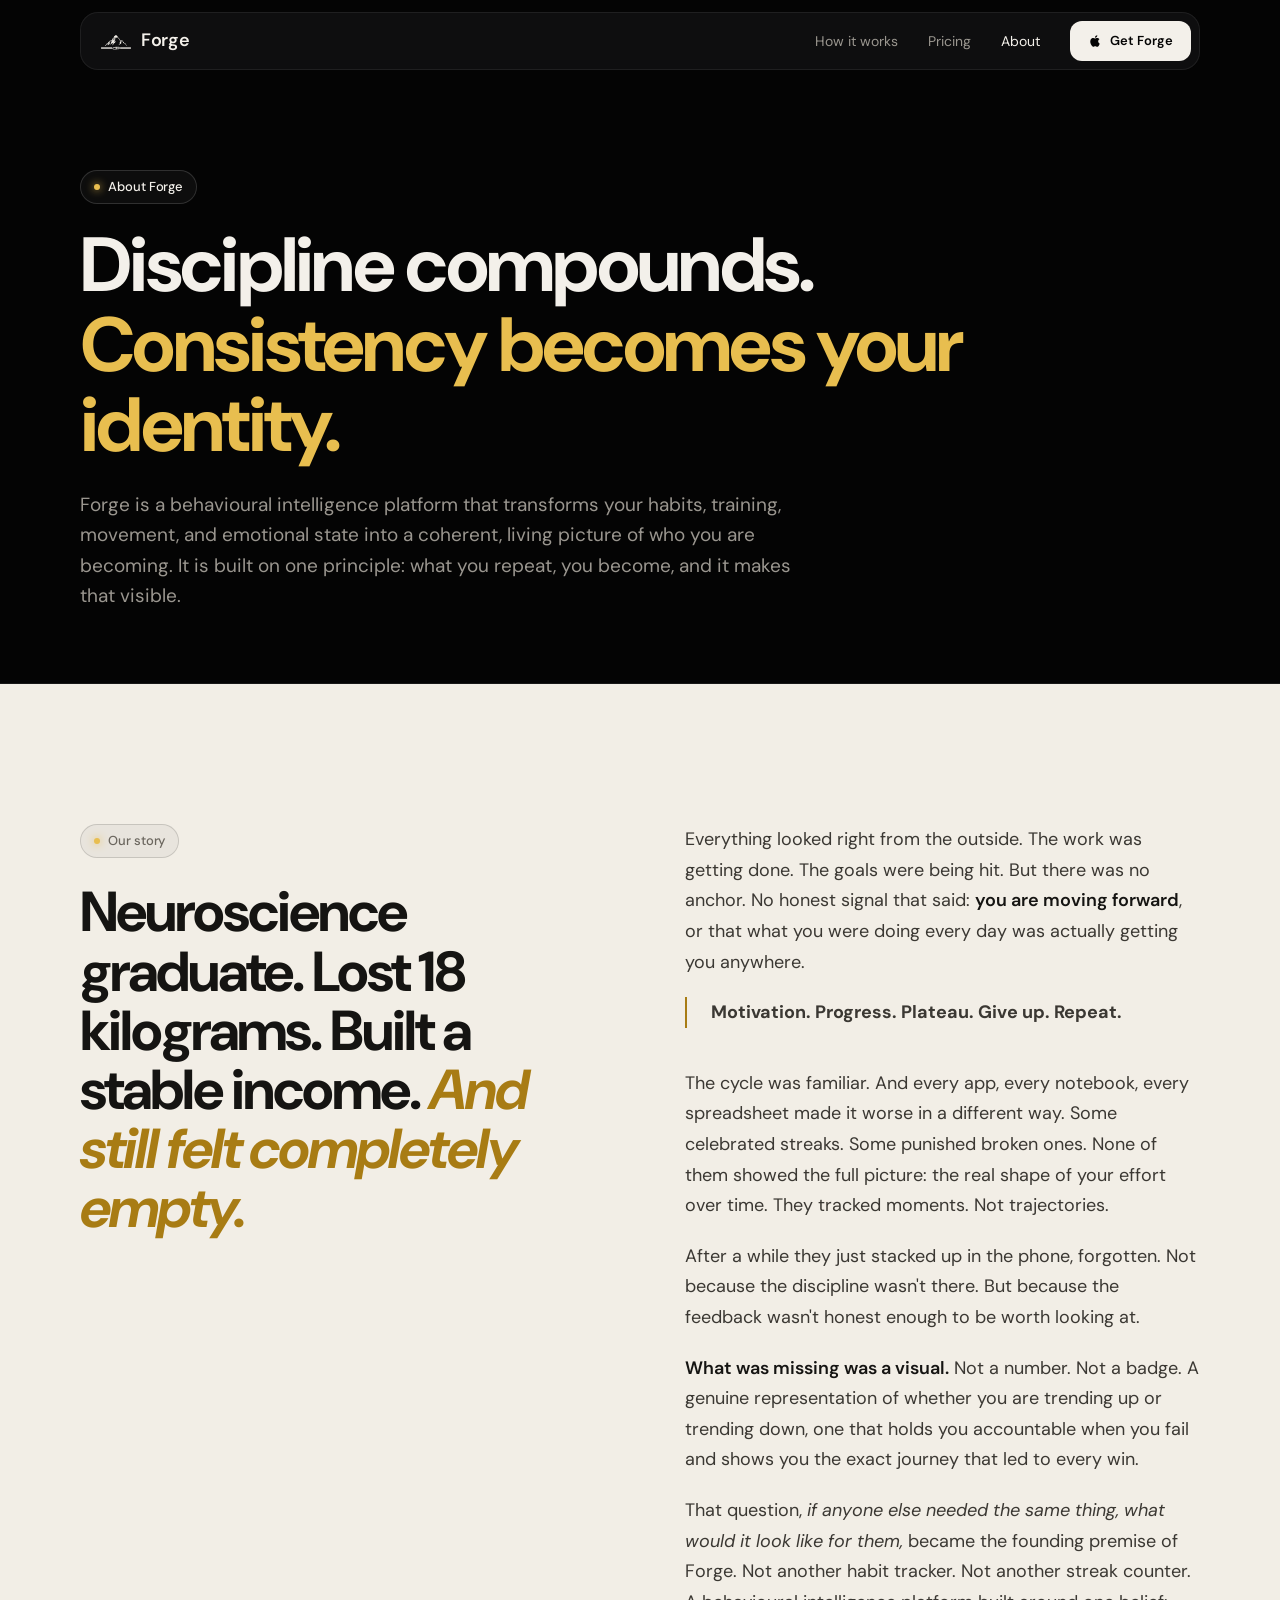
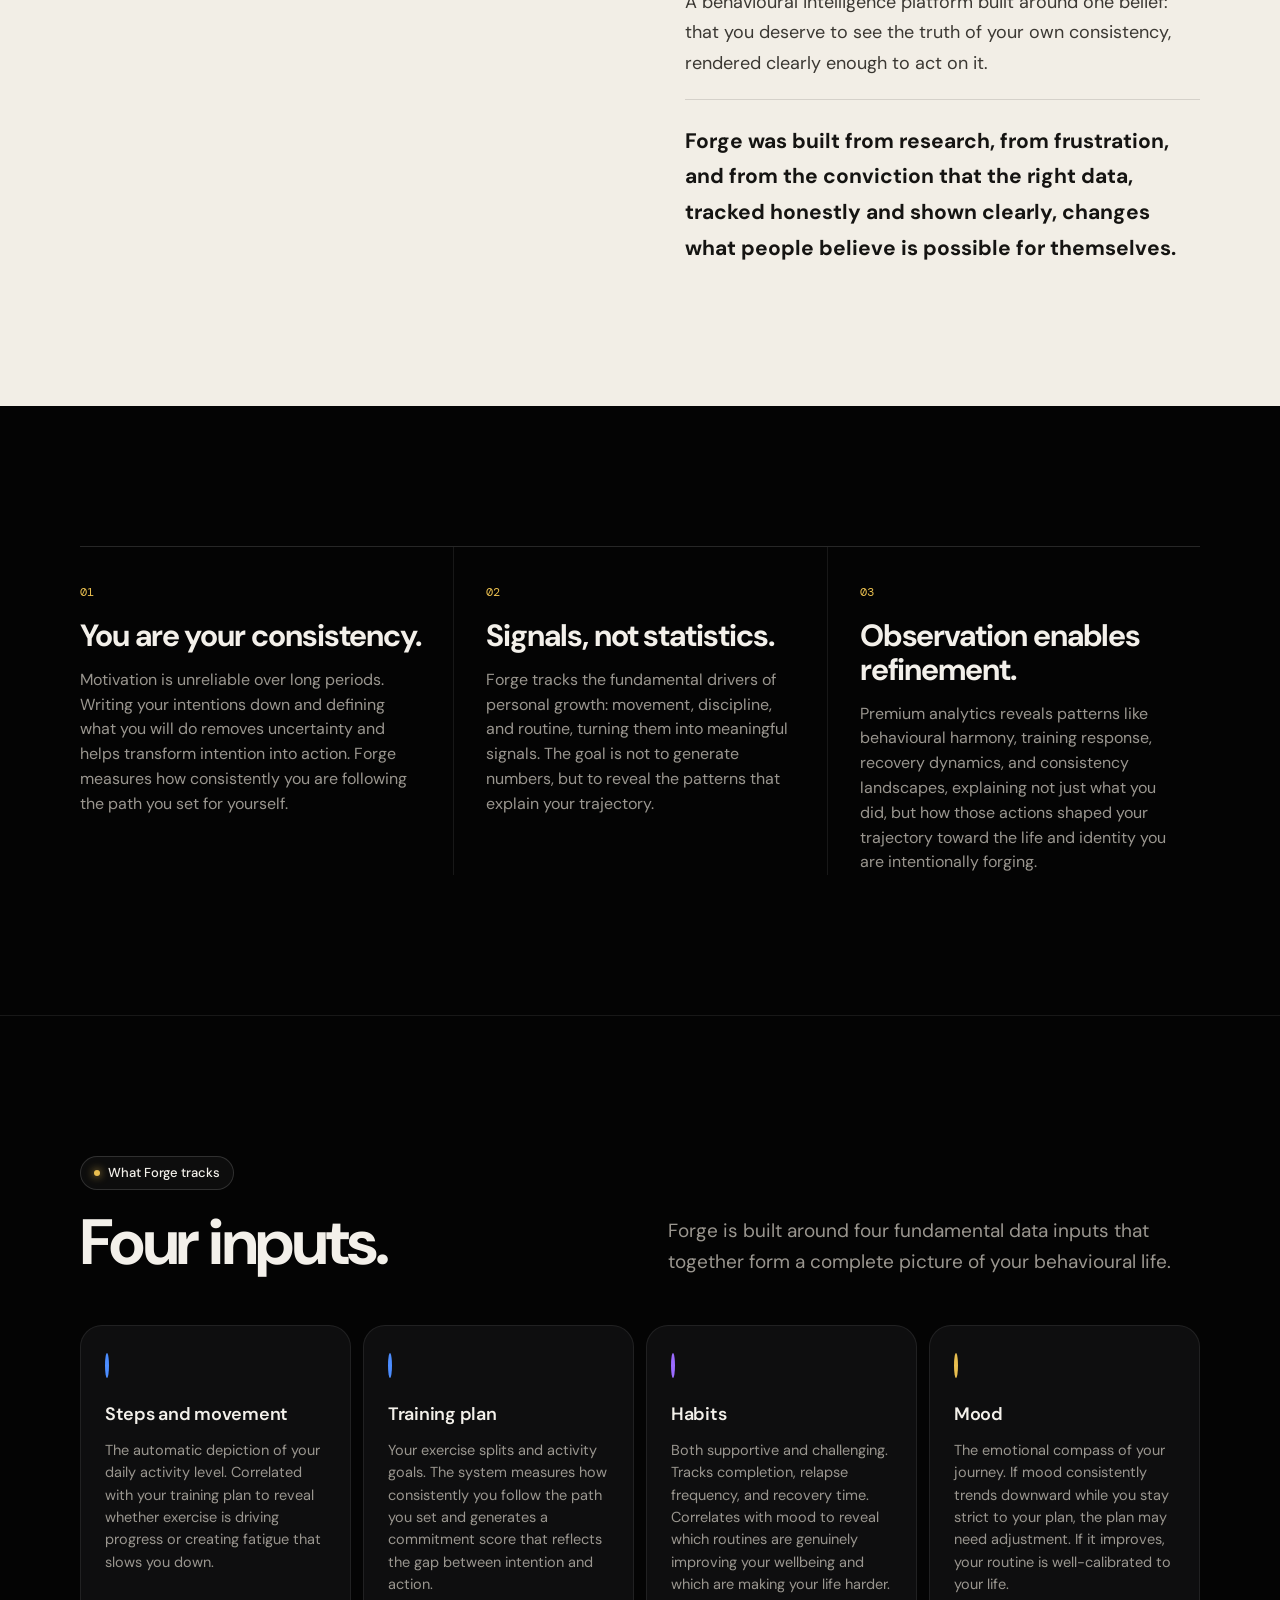
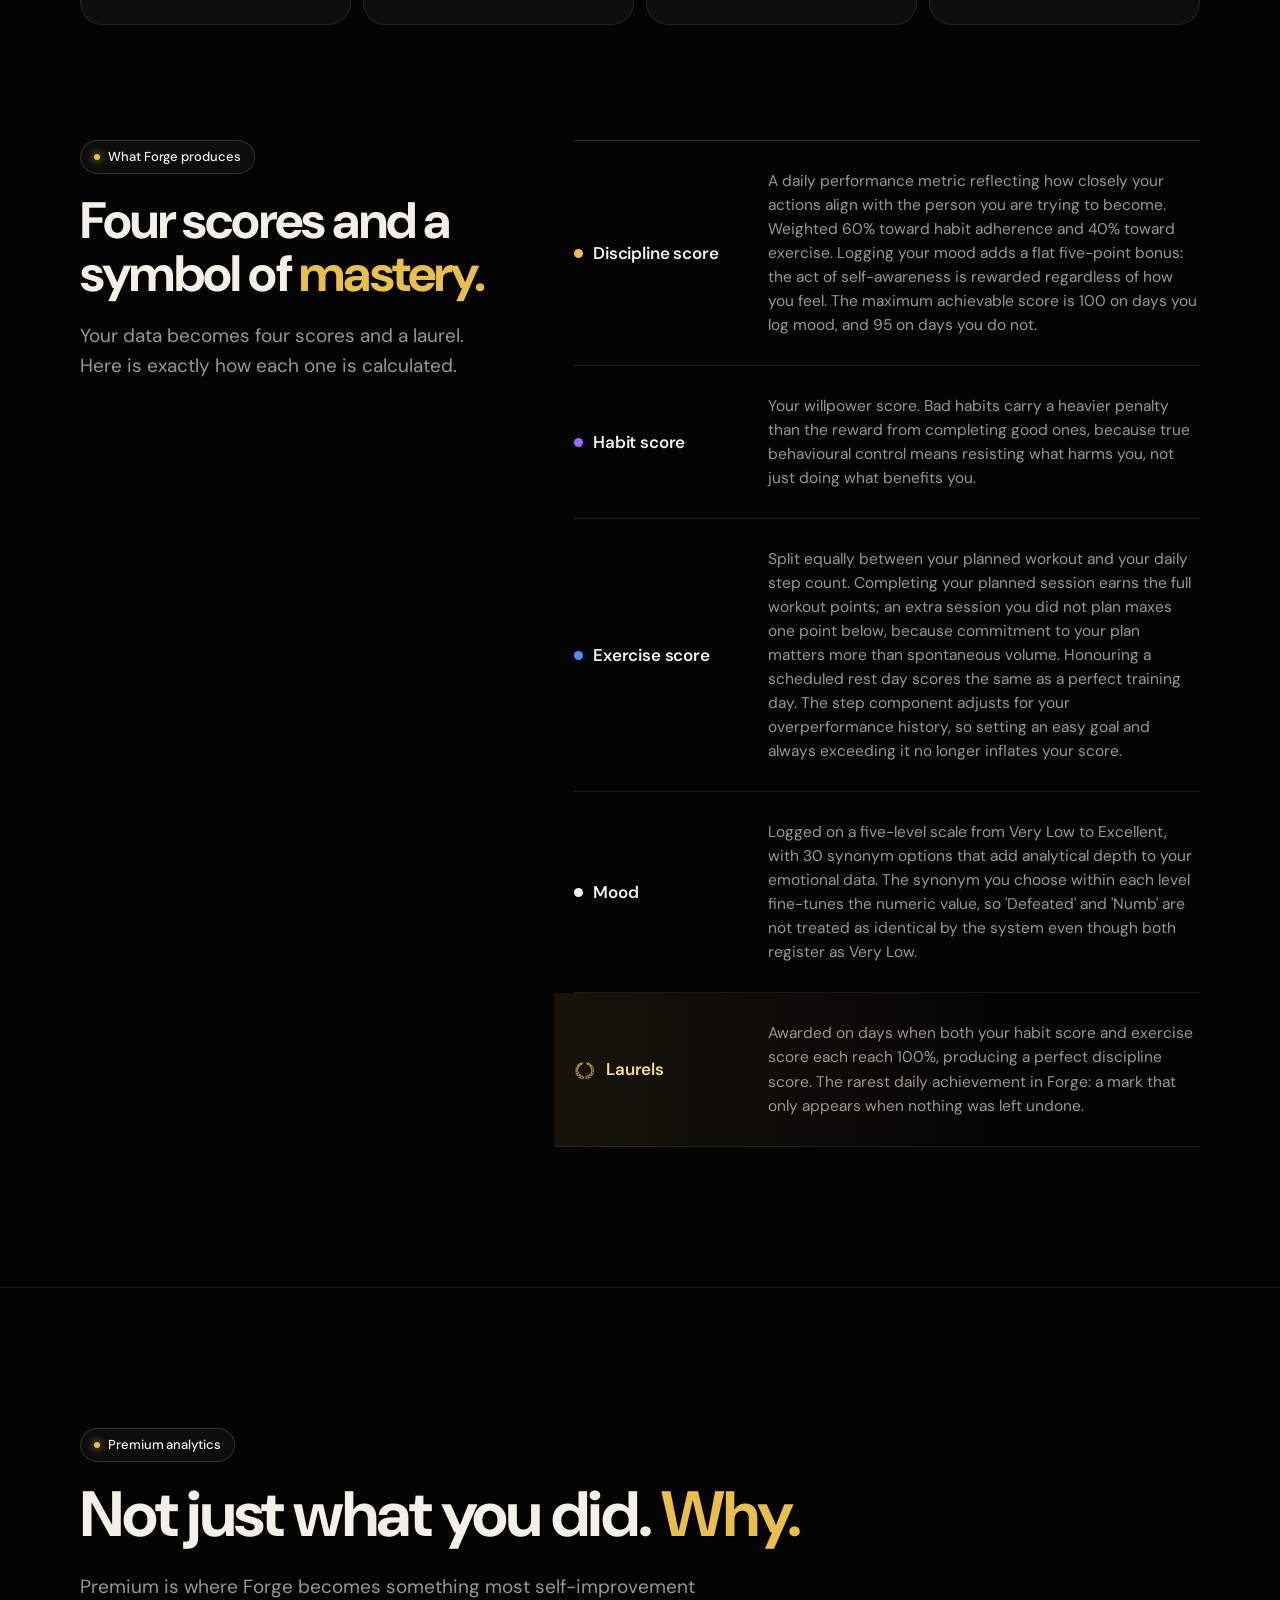
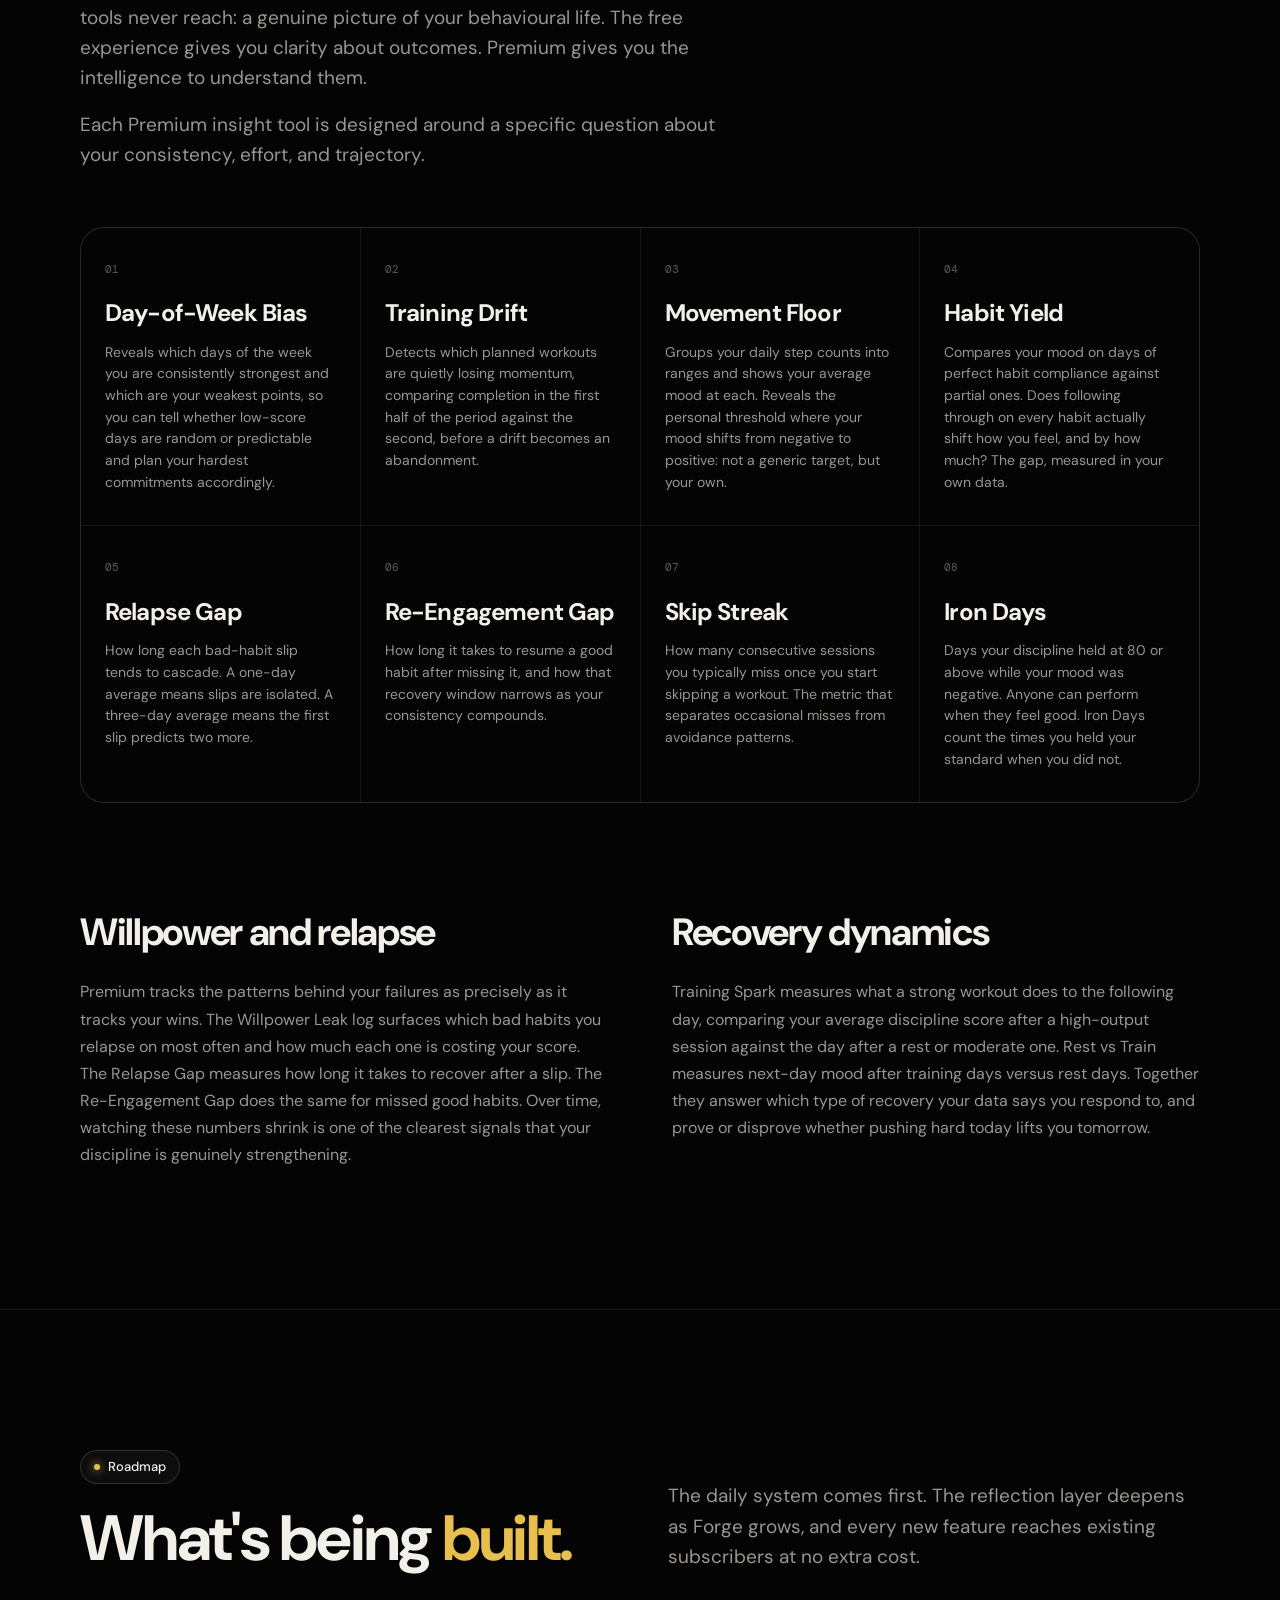
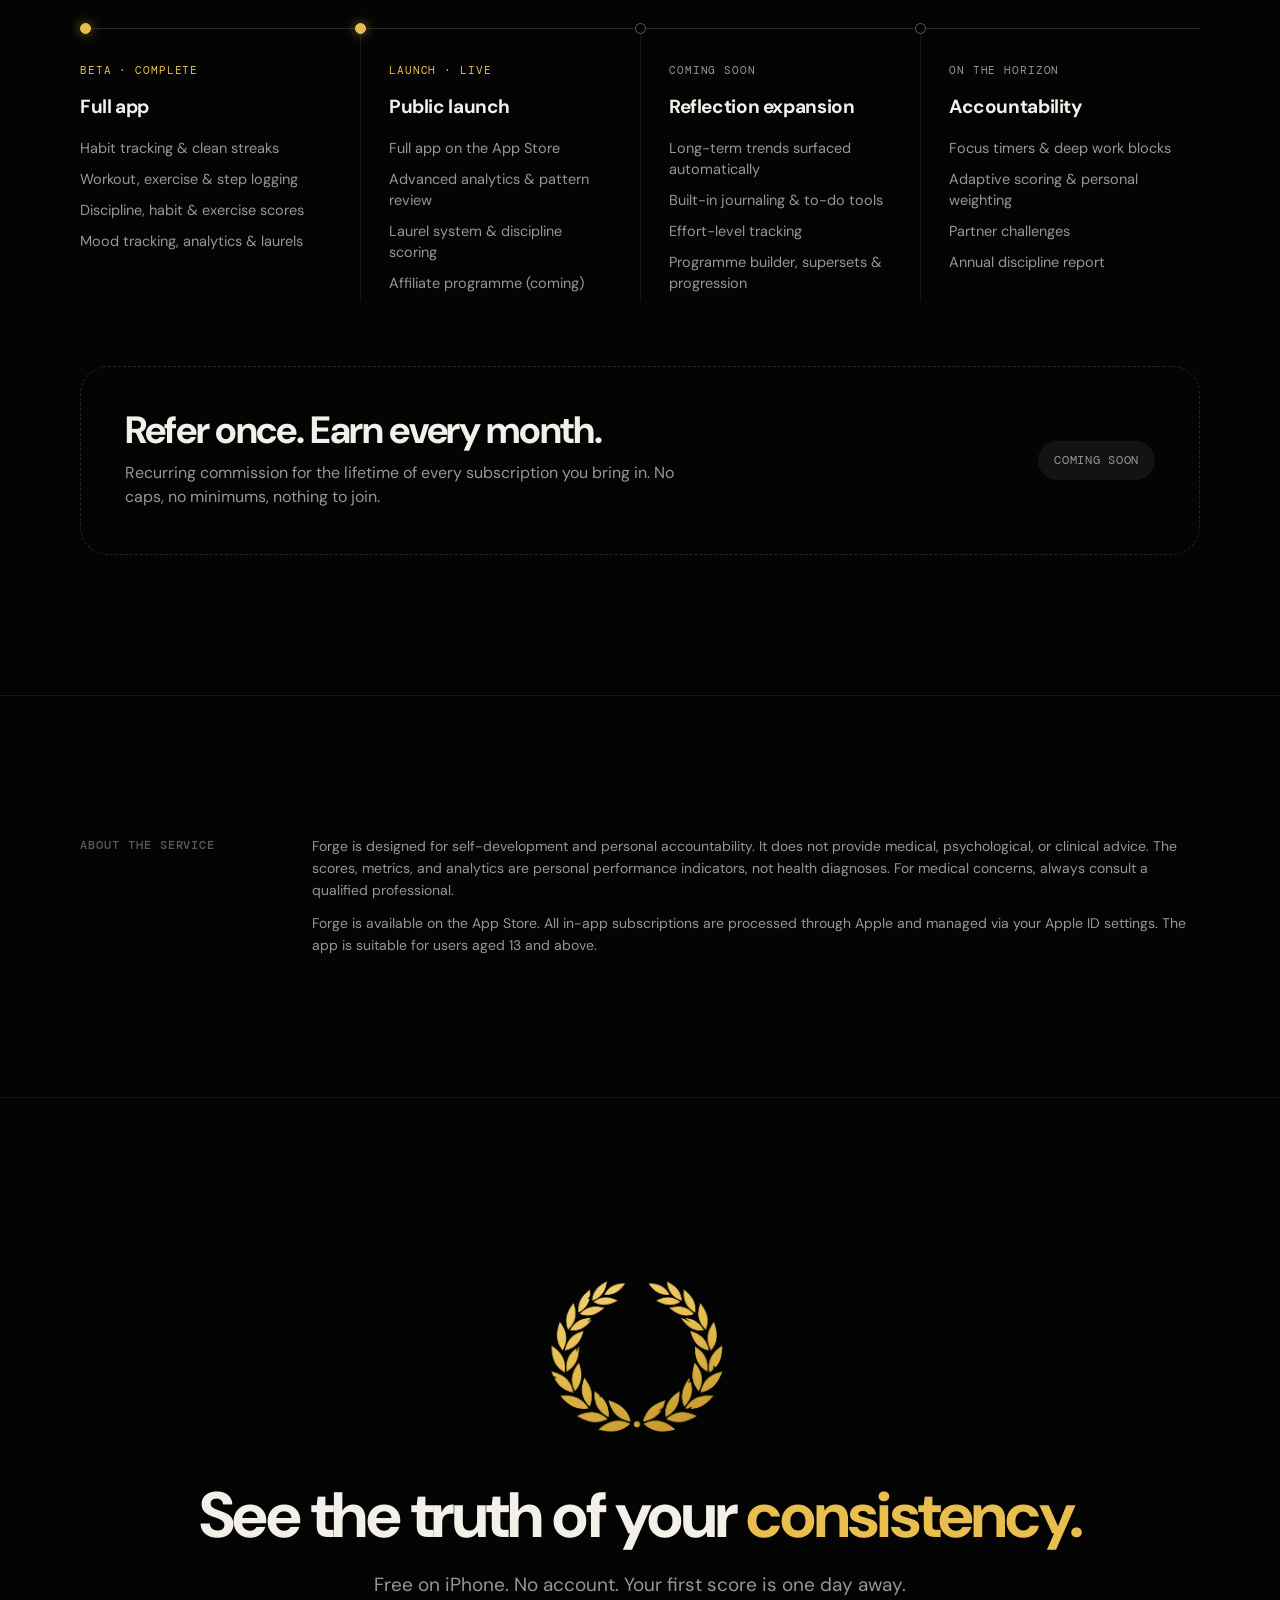
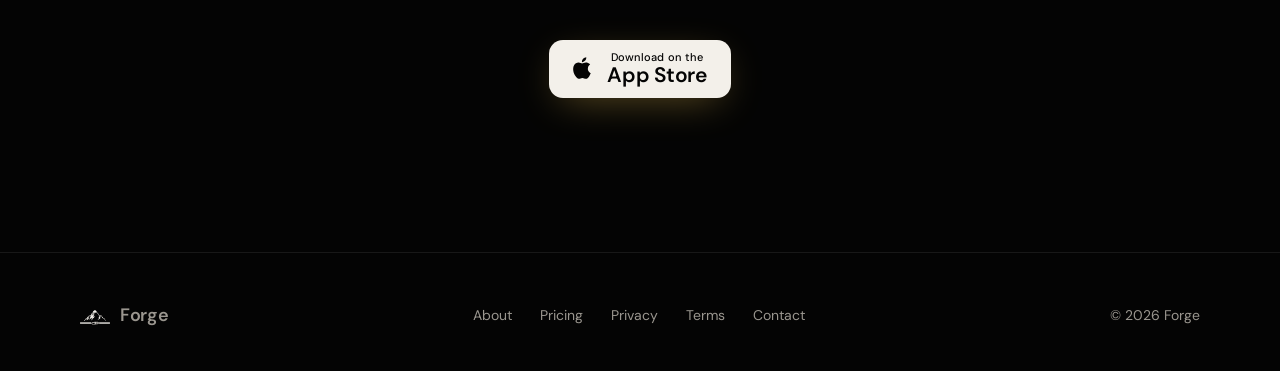
==== commit f2ffaa1a: "Redesign site and refresh app screenshots Rebuild all pages on a shared dark design (styles.css, sit" ====
--- a/about.html
+++ b/about.html
@@ -1,566 +1,327 @@
 <!DOCTYPE html>
 <html lang="en">
 <head>
-<title>About | Forge</title>
 <meta charset="UTF-8">
-<meta name="viewport" content="width=device-width, initial-scale=1.0">
+<meta name="viewport" content="width=device-width, initial-scale=1">
+<title>About Forge — Why it exists and how it scores you</title>
+<meta name="description" content="Why Forge was built, what it tracks, and exactly how your discipline score, habit score, exercise score and laurels are calculated.">
+<meta name="apple-itunes-app" content="app-id=6761849586">
+<meta name="theme-color" content="#0A0A0B">
+<link rel="icon" href="logo.png">
 <link rel="preconnect" href="https://fonts.googleapis.com">
 <link rel="preconnect" href="https://fonts.gstatic.com" crossorigin>
-<link href="https://fonts.googleapis.com/css2?family=DM+Sans:ital,opsz,wght@0,9..40,300;0,9..40,400;0,9..40,500;0,9..40,600;0,9..40,700;1,9..40,300&family=DM+Serif+Display:ital@0;1&display=swap" rel="stylesheet">
+<link href="https://fonts.googleapis.com/css2?family=DM+Sans:ital,opsz,wght@0,9..40,300..800;1,9..40,300..800&family=DM+Mono:wght@400;500&display=swap" rel="stylesheet">
+<link rel="stylesheet" href="styles.css">
 <style>
-
-*, *::before, *::after { box-sizing: border-box; margin: 0; padding: 0; }
-:root {
-  --black:  #08080A;
-  --bg:     #E8EAF0;
-  --green:  #1ACC8C;
-  --blue:   #408CFF;
-  --purple: #9959FF;
-  --ease:   cubic-bezier(0.22, 1, 0.36, 1);
+.page-head .h2 em { color: var(--gold); }
+
+/* Story */
+.story { display: grid; grid-template-columns: 1fr 1fr; gap: clamp(40px, 7vw, 110px); align-items: start; }
+.story-lead { font-family: var(--sans); font-size: clamp(34px, 4.4vw, 60px); line-height: 1.05; letter-spacing: -0.035em; margin-top: 24px; position: sticky; top: 110px; font-weight: 700; }
+.story-lead em { color: #A87C14; }
+.story-body p { font-size: 18px; line-height: 1.7; color: #3B3833; }
+.story-body p + p { margin-top: 20px; }
+.story-body strong { color: var(--paper-ink); font-weight: 600; }
+.story-pull { font-family: var(--sans); font-size: clamp(26px, 2.8vw, 34px); line-height: 1.2; color: var(--paper-ink); margin: 40px 0; padding-left: 24px; border-left: 2px solid #A87C14; font-weight: 700; }
+.story-sign { margin-top: 36px; padding-top: 24px; border-top: 1px solid rgba(0,0,0,0.12); font-family: var(--sans); font-size: 21px !important; color: var(--paper-ink) !important; font-weight: 700; }
+
+/* Principles */
+.principles { display: grid; grid-template-columns: repeat(3, 1fr); gap: 0; border-top: 1px solid var(--line-2); }
+.principle { padding: 32px 32px 0 0; }
+.principle + .principle { padding-left: 32px; border-left: 1px solid var(--line); }
+.principle .n { font-family: var(--mono); font-size: 12px; color: var(--gold); }
+.principle h3 { font-family: var(--sans); font-weight: 700; font-size: clamp(26px, 2.4vw, 32px); letter-spacing: -0.035em; line-height: 1.1; margin: 16px 0 14px; }
+.principle p { color: var(--muted); }
+
+/* Inputs → outputs */
+.io-head { display: flex; justify-content: space-between; align-items: end; gap: 32px; flex-wrap: wrap; margin-bottom: 48px; }
+.io-head .lede { max-width: 28em; }
+.inputs { display: grid; grid-template-columns: repeat(4, 1fr); gap: 12px; }
+.input { padding: 28px 24px; border-radius: 22px; background: var(--ink-2); border: 1px solid var(--line); }
+.input .dot { width: 14px; height: 14px; border-radius: 50%; border: 2.5px solid var(--c); box-shadow: 0 0 14px -2px var(--c); }
+.input h3 { font-size: 18px; font-weight: 600; letter-spacing: -0.015em; margin: 22px 0 10px; }
+.input p { color: var(--muted); font-size: 14.5px; }
+
+.outputs { margin-top: clamp(72px, 9vw, 120px); display: grid; grid-template-columns: 0.8fr 1.2fr; gap: clamp(32px, 6vw, 96px); }
+.outputs .h2 { font-size: clamp(34px, 4vw, 56px); margin-top: 20px; }
+.outputs .lede { margin-top: 20px; }
+.score-list { list-style: none; border-top: 1px solid var(--line-2); }
+.score-list li { padding: 28px 0; border-bottom: 1px solid var(--line); display: grid; grid-template-columns: 170px 1fr; gap: 24px; }
+.score-list h3 { font-size: 17px; font-weight: 600; letter-spacing: -0.01em; display: flex; align-items: center; gap: 10px; }
+.score-list h3::before { content: ''; width: 9px; height: 9px; border-radius: 50%; background: var(--c, var(--muted)); flex-shrink: 0; }
+.score-list p { color: var(--muted); font-size: 15.5px; }
+.score-list li.laurels { background: linear-gradient(90deg, rgba(232,190,79,0.08), transparent 70%); padding-left: 20px; margin-left: -20px; border-radius: 0 0 0 0; }
+.score-list li.laurels h3 { color: var(--gold-hi); }
+.score-list li.laurels h3::before { display: none; }
+.score-list li.laurels .laurel { width: 22px; }
+
+/* Premium analytics */
+.analytics-head { max-width: 760px; margin-bottom: 56px; }
+.analytics-head .lede + .lede { margin-top: 16px; }
+.analytics-head .lede:first-of-type { margin-top: 24px; }
+.analytics { display: grid; grid-template-columns: repeat(4, 1fr); gap: 1px; background: var(--line); border: 1px solid var(--line); border-radius: 24px; overflow: hidden; }
+.metric { background: var(--ink); padding: 28px 24px 32px; }
+.metric .n { font-family: var(--mono); font-size: 11px; color: var(--faint); }
+.metric h3 { font-family: var(--sans); font-weight: 700; font-size: 24px; letter-spacing: -0.035em; margin: 14px 0 10px; }
+.metric p { color: var(--muted); font-size: 14px; line-height: 1.55; }
+
+.deep { display: grid; grid-template-columns: 1fr 1fr; gap: clamp(32px, 5vw, 72px); margin-top: clamp(64px, 8vw, 100px); }
+.deep h3 { font-family: var(--sans); font-weight: 700; font-size: clamp(28px, 3vw, 38px); letter-spacing: -0.035em; margin-bottom: 16px; }
+.deep p { color: var(--muted); font-size: 16px; line-height: 1.7; }
+
+.fineprint { display: grid; grid-template-columns: 200px 1fr; gap: 32px; color: var(--muted); font-size: 14px; }
+.fineprint h2 { font-family: var(--mono); font-size: 12px; font-weight: 500; letter-spacing: 0.08em; text-transform: uppercase; color: var(--faint); }
+.fineprint p + p { margin-top: 12px; }
+
+@media (max-width: 1000px) {
+  .inputs { grid-template-columns: 1fr 1fr; }
+  .analytics { grid-template-columns: 1fr 1fr; }
 }
-html { scroll-behavior: smooth; }
-body {
-  font-family: 'DM Sans', sans-serif;
-  color: var(--black);
-  background: #fff;
-  overflow-x: hidden;
+@media (max-width: 800px) {
+  .story, .outputs, .deep { grid-template-columns: 1fr; }
+  .story-lead { position: static; }
+  .principles { grid-template-columns: 1fr; border-top: 0; }
+  .principle, .principle + .principle { padding: 28px 0; border-left: 0; border-top: 1px solid var(--line-2); }
+  .score-list li { grid-template-columns: 1fr; gap: 8px; }
+  .fineprint { grid-template-columns: 1fr; gap: 12px; }
 }
-
-/* NAV */
-nav {
-  position: fixed; top: 0; left: 0; right: 0;
-  height: 64px; display: flex; align-items: center;
-  justify-content: space-between; padding: 0 48px;
-  z-index: 1000;
-  background: rgba(255,255,255,0.88);
-  backdrop-filter: blur(20px);
-  -webkit-backdrop-filter: blur(20px);
-  border-bottom: 1px solid rgba(0,0,0,0.06);
-  transition: background 300ms var(--ease);
+@media (max-width: 560px) {
+  .inputs, .analytics { grid-template-columns: 1fr; }
+  .story-body p { font-size: 17px; }
 }
-.nav-logo {
-  display: flex; align-items: center; gap: 9px;
-  text-decoration: none; font-size: 19px; font-weight: 700;
-  letter-spacing: -0.4px; color: var(--black);
-}
-.nav-logo img { height: 26px; width: 26px; border-radius: 7px; object-fit: cover; }
-.nav-links { display: flex; align-items: center; gap: 28px; list-style: none; }
-.nav-links a {
-  color: rgba(0,0,0,0.65); text-decoration: none;
-  font-size: 14px; font-weight: 500;
-  transition: color 200ms ease, opacity 200ms ease;
-}
-.nav-links a:hover { opacity: 0.6; }
-.nav-links a.active { color: var(--black); font-weight: 600; }
-.nav-links .download-btn {
-  background: var(--black); color: #fff;
-  padding: 9px 18px; border-radius: 10px;
-  font-size: 13px; font-weight: 600;
-  border: 1px solid transparent;
-}
-.hamburger {
-  display: none; flex-direction: column; gap: 5px;
-  cursor: pointer; padding: 4px;
-}
-.hamburger span {
-  display: block; width: 22px; height: 2px;
-  background: var(--black); border-radius: 2px;
-}
-.mobile-menu {
-  display: none; position: fixed;
-  top: 64px; left: 0; right: 0;
-  background: rgba(255,255,255,0.96);
-  backdrop-filter: blur(20px);
-  padding: 20px 32px; flex-direction: column; gap: 16px;
-  z-index: 999; border-bottom: 1px solid rgba(0,0,0,0.06);
-}
-.mobile-menu.open { display: flex; }
-.mobile-menu a { font-size: 15px; color: var(--black); text-decoration: none; font-weight: 500; }
-
-/* PAGE WRAPPER */
-.page-wrap {
-  max-width: 800px;
-  margin: 0 auto;
-  padding: 120px 48px 100px;
-}
-.page-eyebrow {
-  font-size: 11px; font-weight: 600; letter-spacing: 2px;
-  text-transform: uppercase; color: var(--green); margin-bottom: 16px;
-}
-.page-title {
-  font-family: 'DM Serif Display', serif;
-  font-size: clamp(40px, 6vw, 68px);
-  color: var(--black); letter-spacing: -1.5px;
-  line-height: 1.05; margin-bottom: 32px;
-}
-.page-intro {
-  font-size: 18px; color: rgba(0,0,0,0.5);
-  line-height: 1.7; max-width: 620px; margin-bottom: 64px;
-  border-bottom: 1px solid rgba(0,0,0,0.07);
-  padding-bottom: 64px;
-}
-
-/* CONTENT SECTIONS */
-.content-section { margin-bottom: 56px; }
-.content-section h2 {
-  font-family: 'DM Serif Display', serif;
-  font-size: 24px; color: var(--black);
-  letter-spacing: -0.4px; margin-bottom: 16px;
-}
-.content-section h3 {
-  font-size: 15px; font-weight: 600;
-  color: var(--black); margin-bottom: 10px; margin-top: 24px;
-}
-.content-section p {
-  font-size: 15px; color: rgba(0,0,0,0.55);
-  line-height: 1.8; margin-bottom: 14px;
-}
-.content-section ul {
-  list-style: none; display: flex; flex-direction: column; gap: 10px;
-  margin: 14px 0 14px 0;
-}
-.content-section ul li {
-  font-size: 15px; color: rgba(0,0,0,0.55);
-  line-height: 1.7; padding-left: 20px; position: relative;
-}
-.content-section ul li::before {
-  content: ''; position: absolute; left: 0; top: 9px;
-  width: 5px; height: 5px; border-radius: 50%;
-  background: var(--green);
-}
-.placeholder-block {
-  background: rgba(0,0,0,0.02);
-  border: 1px dashed rgba(0,0,0,0.1);
-  border-radius: 16px; padding: 40px 32px;
-  text-align: center;
-}
-.placeholder-block p {
-  font-size: 14px; color: rgba(0,0,0,0.25);
-  font-style: italic; margin: 0;
-}
-.placeholder-block .label {
-  font-size: 11px; font-weight: 600; letter-spacing: 1.5px;
-  text-transform: uppercase; color: rgba(0,0,0,0.2);
-  margin-bottom: 8px; display: block;
-}
-
-/* PRINCIPLE BLOCKS (About page) */
-.principle-list { display: flex; flex-direction: column; gap: 48px; margin-top: 8px; }
-.principle-item { display: grid; grid-template-columns: 40px 1fr; gap: 24px; align-items: start; }
-.principle-num {
-  font-size: 11px; font-weight: 600; letter-spacing: 2px;
-  color: rgba(0,0,0,0.18); padding-top: 5px; text-transform: uppercase;
-}
-.principle-item h3 {
-  font-family: 'DM Serif Display', serif;
-  font-size: 20px; color: var(--black); margin-bottom: 10px; margin-top: 0;
-  letter-spacing: -0.3px; font-weight: 400;
-}
-.principle-item p { font-size: 15px; color: rgba(0,0,0,0.48); line-height: 1.75; margin: 0; }
-
-/* Premium Analytics Grid */
-.analytics-grid {
-  display: grid;
-  grid-template-columns: 1fr 1fr;
-  gap: 16px;
-  margin-bottom: 0;
-}
-.analytics-card {
-  display: flex;
-  gap: 16px;
-  align-items: flex-start;
-  background: rgba(0,0,0,0.02);
-  border: 1px solid rgba(0,0,0,0.06);
-  border-radius: 18px;
-  padding: 22px 20px;
-  transition: border-color 250ms ease, background 250ms ease;
-}
-.analytics-card:hover {
-  background: rgba(0,0,0,0.03);
-  border-color: rgba(0,0,0,0.1);
-}
-.ac-icon {
-  width: 36px; height: 36px; border-radius: 10px;
-  display: flex; align-items: center; justify-content: center;
-  flex-shrink: 0; margin-top: 1px;
-}
-.ac-body h4 {
-  font-size: 14px; font-weight: 600; color: var(--black);
-  margin-bottom: 7px; letter-spacing: -0.2px;
-}
-.ac-body p {
-  font-size: 13px; color: rgba(0,0,0,0.45);
-  line-height: 1.65; margin: 0;
-}
-@media (max-width: 680px) {
-  .analytics-grid { grid-template-columns: 1fr; }
-}
-
-/* FOOTER */
-.site-footer {
-  background: var(--black); color: #fff;
-  border-radius: 24px; margin: 16px;
-  padding: 36px 52px;
-  display: flex; align-items: center; justify-content: space-between;
-}
-.footer-brand { font-family: 'DM Serif Display', serif; font-size: 18px; color: rgba(255,255,255,0.35); }
-.footer-legal { font-size: 13px; color: rgba(255,255,255,0.3); display: flex; gap: 24px; flex-wrap: wrap; }
-.footer-legal a { color: inherit; text-decoration: none; transition: color 200ms ease; }
-.footer-legal a:hover { color: rgba(255,255,255,0.7); }
-
-/* FADE IN */
-.fade-up {
-  opacity: 0; transform: translateY(24px);
-  transition: opacity 700ms var(--ease), transform 700ms var(--ease);
-}
-.fade-up.visible { opacity: 1; transform: none; }
-.fade-up:nth-child(2) { transition-delay: 80ms; }
-.fade-up:nth-child(3) { transition-delay: 160ms; }
-
-@media (max-width: 768px) {
-  nav { padding: 0 20px; }
-  .nav-links { display: none; }
-  .hamburger { display: flex; }
-  .page-wrap { padding: 96px 24px 72px; }
-  .site-footer { flex-direction: column; gap: 16px; text-align: center; padding: 28px 24px; margin: 8px; border-radius: 18px; }
-  .principle-item { grid-template-columns: 1fr; gap: 8px; }
-  .principle-num { display: none; }
-}
-
-
-/* Our Story section */
-.story-block {
-  display: flex;
-  flex-direction: column;
-  gap: 0;
-}
-.story-lead {
-  font-family: 'DM Serif Display', serif;
-  font-size: clamp(20px, 2.8vw, 28px);
-  color: var(--black);
-  line-height: 1.35;
-  letter-spacing: -0.4px;
-  margin-bottom: 36px;
-  max-width: 680px;
-}
-.story-body {
-  display: flex;
-  flex-direction: column;
-  gap: 20px;
-  max-width: 680px;
-}
-.story-body p {
-  font-size: 16px;
-  color: rgba(0,0,0,0.52);
-  line-height: 1.8;
-  margin: 0;
-}
-.story-body p strong {
-  color: rgba(0,0,0,0.78);
-  font-weight: 600;
-}
-.story-pull {
-  border-left: 2px solid var(--green);
-  padding-left: 20px;
-  margin: 12px 0;
-}
-.story-pull p {
-  color: rgba(0,0,0,0.65) !important;
-  font-style: italic;
-  font-size: 17px !important;
-}
-.story-closer {
-  margin-top: 12px;
-  padding-top: 32px;
-  border-top: 1px solid rgba(0,0,0,0.06);
-}
-.story-closer p {
-  font-size: 15px;
-  color: rgba(0,0,0,0.4);
-  line-height: 1.75;
-  max-width: 520px;
+
+/* Roadmap */
+.roadmap-head { display: flex; justify-content: space-between; align-items: end; gap: 32px; flex-wrap: wrap; margin-bottom: 56px; }
+.roadmap-head .lede { max-width: 28em; }
+.roadmap { display: grid; grid-template-columns: repeat(4, 1fr); border-top: 1px solid var(--line-2); }
+.phase { padding: 28px 28px 8px 0; position: relative; }
+.phase + .phase { padding-left: 28px; border-left: 1px solid var(--line); }
+.phase::before { content: ''; position: absolute; top: -6px; left: 0; width: 11px; height: 11px; border-radius: 50%; background: var(--ink); border: 1.5px solid var(--faint); }
+.phase + .phase::before { left: -6px; }
+.phase.done::before { background: var(--gold); border-color: var(--gold); box-shadow: 0 0 12px rgba(232,190,79,0.6); }
+.phase .when { font-family: var(--mono); font-size: 11px; letter-spacing: 0.08em; text-transform: uppercase; color: var(--muted); }
+.phase.done .when { color: var(--gold); }
+.phase h3 { font-size: 19px; font-weight: 700; letter-spacing: -0.02em; margin: 10px 0 16px; }
+.phase ul { list-style: none; display: grid; gap: 10px; }
+.phase li { font-size: 14.5px; color: var(--muted); line-height: 1.45; }
+.affiliate { display: flex; align-items: center; justify-content: space-between; gap: 32px; flex-wrap: wrap; margin-top: 64px; padding: clamp(28px, 4vw, 44px); border-radius: 28px; border: 1px dashed var(--line-2); }
+.affiliate h3 { font-size: clamp(26px, 3vw, 38px); font-weight: 700; letter-spacing: -0.035em; line-height: 1.05; }
+.affiliate p { color: var(--muted); max-width: 36em; margin-top: 10px; }
+.soon { font-family: var(--mono); font-size: 12px; letter-spacing: 0.06em; text-transform: uppercase; padding: 10px 16px; border-radius: 999px; background: rgba(255,255,255,0.06); color: var(--muted); white-space: nowrap; }
+@media (max-width: 1000px) { .roadmap { grid-template-columns: 1fr 1fr; } .phase:nth-child(3) { padding-left: 0; border-left: 0; } .phase:nth-child(3)::before { left: 0; } .phase:nth-child(n+3) { margin-top: 24px; border-top: 1px solid var(--line-2); } }
+@media (max-width: 560px) {
+  .roadmap { grid-template-columns: 1fr; border-top: 0; }
+  .phase, .phase + .phase { padding: 24px 0 8px 28px; border-left: 1px solid var(--line); margin-top: 0 !important; border-top: 0 !important; }
+  .phase::before, .phase + .phase::before, .phase:nth-child(3)::before { left: -6px; top: 30px; }
 }
 </style>
 </head>
 <body>
 
-<nav id="nav" class="light">
-  <a href="index.html" class="nav-logo">
-    <img src="[data-uri]" alt="Forge logo" style="height:28px;width:28px;object-fit:contain;display:block;"/>
-    Forge
-  </a>
-  <button class="hamburger" id="hamburger" aria-label="Menu">
-    <span></span><span></span><span></span>
-  </button>
-  <ul class="nav-links">
-    <li><a href="pricing.html">Pricing</a></li>
-    <li><a href="about.html" class="active">About</a></li>
-    <li><a href="index.html#download" class="download-btn">Download App</a></li>
-  </ul>
-</nav>
-<div class="mobile-menu" id="mobileMenu">
-  <a href="pricing.html">Pricing</a>
-  <a href="about.html">About</a>
-  <a href="index.html#download">Download App</a>
-</div>
-
-
-<main>
-  <div class="page-wrap">
-    <div class="page-eyebrow fade-up">Behavioural Intelligence</div>
-    <h1 class="page-title fade-up">Discipline compounds.<br>Consistency becomes your identity.</h1>
-    <p class="page-intro fade-up">Forge is a behavioural intelligence platform that transforms your habits, training, movement, and emotional state into a coherent, living picture of who you are becoming. It is built on one principle: what you repeat, you become, and it makes that visible.</p>
-    
-<div class="principle-list">
-
-  <div class="principle-item fade-up">
-    <div class="principle-num">01</div>
-    <div>
-      <h3>You are your consistency.</h3>
-      <p>Motivation is unreliable over long periods. Writing your intentions down and defining what you will do removes uncertainty and helps transform intention into action. Forge measures how consistently you are following the path you set for yourself.</p>
-    </div>
-  </div>
-
-  <div class="principle-item fade-up">
-    <div class="principle-num">02</div>
-    <div>
-      <h3>Signals, not statistics.</h3>
-      <p>Forge tracks the fundamental drivers of personal growth: movement, discipline, and routine, turning them into meaningful signals. The goal is not to generate numbers, but to reveal the patterns that explain your trajectory.</p>
-    </div>
-  </div>
-
-  <div class="principle-item fade-up">
-    <div class="principle-num">03</div>
-    <div>
-      <h3>Observation enables refinement.</h3>
-      <p>Premium analytics reveals patterns like behavioural harmony, training response, recovery dynamics, and consistency landscapes, explaining not just what you did, but how those actions shaped your trajectory toward the life and identity you are intentionally forging.</p>
-    </div>
-  </div>
-
-</div>
-
-<div style="margin-top:72px;padding-top:56px;border-top:1px solid rgba(0,0,0,0.07)">
-
-  <div class="content-section fade-up">
-    <h2>What Forge tracks</h2>
-    <p>Forge is built around four fundamental data inputs that together form a complete picture of your behavioural life.</p>
-    <ul>
-      <li><strong>Steps and Movement:</strong> the automatic depiction of your daily activity level. Correlated with your training plan to reveal whether exercise is driving progress or creating fatigue that slows you down.</li>
-      <li><strong>Training plan:</strong> your exercise splits and activity goals. The system measures how consistently you follow the path you set and generates a commitment score that reflects the gap between intention and action.</li>
-      <li><strong>Habits:</strong> both supportive and challenging. Tracks completion, relapse frequency, and recovery time. Correlates with mood to reveal which routines are genuinely improving your wellbeing and which are making your life harder.</li>
-      <li><strong>Mood:</strong> the emotional compass of your journey. If mood consistently trends downward while you stay strict to your plan, the plan may need adjustment. If it improves, your routine is well-calibrated to your life.</li>
+<header class="nav" id="nav">
+  <div class="wrap nav-inner">
+    <a href="index.html" class="brand" aria-label="Forge home"><span class="brand-mark" aria-hidden="true"></span>Forge</a>
+    <ul class="nav-links">
+      <li><a href="index.html#how">How it works</a></li>
+      <li><a href="pricing.html">Pricing</a></li>
+      <li><a href="about.html" aria-current="page">About</a></li>
+      <li><a class="nav-cta" href="https://apps.apple.com/gb/app/forge-discipline-habit/id6761849586" target="_blank" rel="noopener">
+        <svg viewBox="0 0 24 24" fill="currentColor" aria-hidden="true"><path d="M18.71 19.5c-.83 1.24-1.71 2.45-3.05 2.47-1.34.03-1.77-.79-3.29-.79-1.53 0-2 .77-3.27.82-1.31.05-2.3-1.32-3.14-2.53C4.25 17 2.94 12.45 4.7 9.39c.87-1.52 2.43-2.48 4.12-2.51 1.28-.02 2.5.87 3.29.87.78 0 2.26-1.07 3.8-.91.65.03 2.47.26 3.64 1.98-.09.06-2.17 1.28-2.15 3.81.03 3.02 2.65 4.03 2.68 4.04-.03.07-.42 1.44-1.38 2.83M13 3.5c.73-.83 1.94-1.46 2.94-1.5.13 1.17-.34 2.35-1.04 3.19-.69.85-1.83 1.51-2.95 1.42-.15-1.15.41-2.35 1.05-3.11z"/></svg>
+        Get Forge</a></li>
     </ul>
-  </div>
-
-  <div class="content-section fade-up">
-    <h2>What Forge produces</h2>
-    <p>Your data becomes four scores and a symbol of mastery.</p>
-    <ul>
-      <li><strong>Discipline score:</strong> a daily performance metric reflecting how closely your actions align with the person you are trying to become. Weighted 60% toward habit adherence and 40% toward exercise. Logging your mood adds a flat five-point bonus — the act of self-awareness is rewarded regardless of how you feel. The maximum achievable score is 100 on days you log mood, and 95 on days you do not.</li>
-      <li><strong>Habit score:</strong> your willpower score. Bad habits carry a heavier penalty than the reward from completing good ones, because true behavioural control means resisting what harms you, not just doing what benefits you.</li>
-      <li><strong>Exercise score:</strong> split equally between your planned workout and your daily step count. Completing your planned session earns the full workout points — an extra session you did not plan maxes one point below, because commitment to your plan matters more than spontaneous volume. Honouring a scheduled rest day scores the same as a perfect training day. The step component adjusts for your overperformance history, so setting an easy goal and always exceeding it no longer inflates your score.</li>
-      <li><strong>Mood:</strong> logged on a five-level scale from Very Low to Excellent, with 30 synonym options that add analytical depth to your emotional data. The synonym you choose within each level fine-tunes the numeric value, so 'Defeated' and 'Numb' are not treated as identical by the system even though both register as Very Low.</li>
-      <li><strong>Laurels:</strong> awarded on days when both your habit score and exercise score each reach 100%, producing a perfect discipline score. The rarest daily achievement in Forge — a mark that only appears when nothing was left undone.</li>
-    </ul>
-  </div>
-
-  <!-- PREMIUM ANALYTICS EXPANSION -->
-  <div class="content-section fade-up">
-    <h2>Premium Analytics</h2>
-    <p>Premium is where Forge becomes something most self-improvement tools never reach: a genuine picture of your behavioural life. The free experience gives you clarity about outcomes. Premium gives you the intelligence to understand them.</p>
-    <p>Each Premium insight tool is designed around a specific question about your consistency, effort, and trajectory. Together they form a complete analytical layer that reveals not just what you did, but how your actions shaped you.</p>
-  </div>
-
-  <div class="analytics-grid fade-up">
-    <div class="analytics-card">
-      <div class="ac-icon" style="background:rgba(26,204,140,0.08);color:var(--green)">
-        <svg width="18" height="18" viewBox="0 0 18 18" fill="none"><rect x="2" y="2" width="5" height="5" rx="1.5" fill="currentColor" opacity=".4"/><rect x="2" y="11" width="5" height="5" rx="1.5" fill="currentColor"/><rect x="11" y="2" width="5" height="5" rx="1.5" fill="currentColor"/><rect x="11" y="11" width="5" height="5" rx="1.5" fill="currentColor" opacity=".4"/></svg>
-      </div>
-      <div class="ac-body">
-        <h4>Day-of-Week Bias</h4>
-        <p>Reveals which days of the week you are consistently strongest and which are your weakest points. Surfaces structural patterns in your schedule so you can understand whether your low-score days are random or predictable, and plan your hardest commitments accordingly.</p>
-      </div>
-    </div>
-
-    <div class="analytics-card">
-      <div class="ac-icon" style="background:rgba(64,140,255,0.08);color:var(--blue)">
-        <svg width="18" height="18" viewBox="0 0 18 18" fill="none"><path d="M2 13l4-5 3 3 3-4 4-4" stroke="currentColor" stroke-width="1.8" stroke-linecap="round" stroke-linejoin="round"/></svg>
-      </div>
-      <div class="ac-body">
-        <h4>Training Drift</h4>
-        <p>Detects which planned workouts are quietly losing momentum. Compares your completion rate in the first half of the period against the second to surface the specific sessions where your follow-through is declining — before a drift becomes an abandonment.</p>
-      </div>
-    </div>
-
-    <div class="analytics-card">
-      <div class="ac-icon" style="background:rgba(153,89,255,0.08);color:var(--purple)">
-        <svg width="18" height="18" viewBox="0 0 18 18" fill="none"><circle cx="9" cy="9" r="6" stroke="currentColor" stroke-width="1.8"/><path d="M9 6v3l2 2" stroke="currentColor" stroke-width="1.8" stroke-linecap="round"/></svg>
-      </div>
-      <div class="ac-body">
-        <h4>Movement Floor</h4>
-        <p>Groups your daily step counts into ranges and shows your average mood at each level. Reveals the personal movement threshold where your mood consistently shifts from negative to positive — not a generic step target, but the specific floor your own data identifies.</p>
-      </div>
-    </div>
-
-    <div class="analytics-card">
-      <div class="ac-icon" style="background:rgba(26,204,140,0.08);color:var(--green)">
-        <svg width="18" height="18" viewBox="0 0 18 18" fill="none"><path d="M3 15l3-6 3 3 3-5 3-4" stroke="currentColor" stroke-width="1.8" stroke-linecap="round" stroke-linejoin="round"/></svg>
-      </div>
-      <div class="ac-body">
-        <h4>Habit Yield</h4>
-        <p>Compares your average mood on days of perfect habit compliance against days of strong or partial compliance. Answers the question your discipline already suspects: does following through on every habit actually shift how you feel, and by how much? The gap, measured in your own data.</p>
-      </div>
-    </div>
-
-    <div class="analytics-card">
-      <div class="ac-icon" style="background:rgba(153,89,255,0.08);color:var(--purple)">
-        <svg width="18" height="18" viewBox="0 0 18 18" fill="none"><path d="M3 9c0-3.3 2.7-6 6-6s6 2.7 6 6-2.7 6-6 6" stroke="currentColor" stroke-width="1.8" stroke-linecap="round"/><path d="M9 12V9" stroke="currentColor" stroke-width="1.8" stroke-linecap="round"/></svg>
-      </div>
-      <div class="ac-body">
-        <h4>Relapse Gap</h4>
-        <p>Measures how long each bad habit slip tends to cascade — the average length of consecutive-slip episodes per habit. A one-day average means slips are isolated. A three-day average means the first slip predicts two more. The number that changes how you manage your highest-risk habits.</p>
-      </div>
-    </div>
-
-    <div class="analytics-card">
-      <div class="ac-icon" style="background:rgba(26,204,140,0.08);color:var(--green)">
-        <svg width="18" height="18" viewBox="0 0 18 18" fill="none"><path d="M3 15V9m4 6V6m4 9V3m4 12V7" stroke="currentColor" stroke-width="1.8" stroke-linecap="round"/></svg>
-      </div>
-      <div class="ac-body">
-        <h4>Re-Engagement Gap</h4>
-        <p>Tracks how long it takes to resume a good habit after missing it. Reveals whether lapses in your positive routines are brief disruptions or the start of longer drift, and shows how that recovery window narrows as your consistency compounds.</p>
-      </div>
-    </div>
-
-    <div class="analytics-card">
-      <div class="ac-icon" style="background:rgba(64,140,255,0.08);color:var(--blue)">
-        <svg width="18" height="18" viewBox="0 0 18 18" fill="none"><path d="M4 6h10M4 9h7M4 12h4" stroke="currentColor" stroke-width="1.8" stroke-linecap="round"/></svg>
-      </div>
-      <div class="ac-body">
-        <h4>Skip Streak</h4>
-        <p>Measures how many consecutive sessions you typically miss once you start skipping a given workout. A skip streak of one means you return next session. A skip streak of four means a single skip tends to predict weeks away. The metric that separates occasional misses from avoidance patterns.</p>
-      </div>
-    </div>
-
-    <div class="analytics-card">
-      <div class="ac-icon" style="background:rgba(64,140,255,0.08);color:var(--blue)">
-        <svg width="18" height="18" viewBox="0 0 18 18" fill="none"><path d="M9 3v12M5 7l4-4 4 4" stroke="currentColor" stroke-width="1.8" stroke-linecap="round" stroke-linejoin="round"/></svg>
-      </div>
-      <div class="ac-body">
-        <h4>Iron Days</h4>
-        <p>Days where your discipline held at 80 or above while your mood was negative — the stat that measures fortitude, not just consistency. Anyone can perform when they feel good. Iron Days count the times you held your standard when you did not.</p>
-      </div>
-    </div>
-  </div>
-
-  <div class="content-section fade-up" style="margin-top:48px">
-    <h2>Willpower and Relapse</h2>
-    <p>Premium tracks the patterns behind your failures as precisely as it tracks your wins. The Willpower Leak log surfaces which bad habits you relapse on most often and how much each one is costing your score. The Relapse Gap measures how long it takes to recover after a slip. The Re-Engagement Gap does the same for missed good habits. Over time, watching these numbers shrink is one of the clearest signals that your discipline is genuinely strengthening.</p>
-  </div>
-
-  <div class="content-section fade-up">
-    <h2>Recovery Dynamics</h2>
-    <p>Training Spark measures what a strong workout does to the following day — comparing your average discipline score after a high-output session against the day after a rest or moderate one. Rest vs Train measures next-day mood after training days versus rest days. Together they answer which type of recovery your data says you respond to, and prove or disprove whether pushing hard today lifts you tomorrow.</p>
-  </div>
-
-  <div class="content-section fade-up">
-    <h2>About the service</h2>
-    <p>Forge is designed for self-development and personal accountability. It does not provide medical, psychological, or clinical advice. The scores, metrics, and analytics are personal performance indicators, not health diagnoses. For medical concerns, always consult a qualified professional.</p>
-    <p>Forge is available on the App Store. All in-app subscriptions are processed through Apple and managed via your Apple ID settings. The app is suitable for users aged 13 and above.</p>
-  </div>
-
-  <div class="content-section fade-up">
-    <h2>Our story</h2>
-    <div class="story-block">
-
-      <p class="story-lead">Neuroscience graduate. Lost 18 kilograms. Built a stable income. And still felt completely empty.</p>
-
-      <div class="story-body">
-
-        <p>Everything looked right from the outside. The work was getting done. The goals were being hit. But there was no anchor. No honest signal that said: <strong>you are moving forward</strong>, or that what you were doing every day was actually getting you anywhere.</p>
-
-        <div class="story-pull">
-          <p>Motivation. Progress. Plateau. Give up. Repeat.</p>
-        </div>
-
-        <p>The cycle was familiar. And every app, every notebook, every spreadsheet made it worse in a different way. Some celebrated streaks. Some punished broken ones. None of them showed the full picture: the real shape of your effort over time. They tracked moments. Not trajectories.</p>
-
-        <p>After a while they just stacked up in the phone, forgotten. Not because the discipline wasn't there. But because the feedback wasn't honest enough to be worth looking at.</p>
-
-        <p><strong>What was missing was a visual.</strong> Not a number. Not a badge. A genuine representation of whether you are trending up or trending down, one that holds you accountable when you fail and shows you the exact journey that led to every win.</p>
-
-        <p>That question, <em>if anyone else needed the same thing, what would it look like for them,</em> became the founding premise of Forge. Not another habit tracker. Not another streak counter. A behavioural intelligence platform built around one belief: that you deserve to see the truth of your own consistency, rendered clearly enough to act on it.</p>
-
-        <div class="story-closer">
-          <p>Forge was built from research, from frustration, and from the conviction that the right data, tracked honestly and shown clearly, changes what people believe is possible for themselves.</p>
-        </div>
-
-      </div>
-    </div>
-  </div>
-
-</div>
-
-  </div>
-</main>
-
-<div style="height:64px"></div>
-<footer class="site-footer">
-  <div class="footer-brand">Forge</div>
-  <div class="footer-legal">
-    <a href="privacy.html">Privacy Policy</a>
-    <a href="terms.html">Terms of Service</a>
+    <button class="menu-btn" id="menuBtn" aria-label="Open menu" aria-expanded="false"><span></span></button>
+  </div>
+  <nav class="mobile-menu" aria-label="Mobile">
+    <a href="index.html#how">How it works</a>
     <a href="pricing.html">Pricing</a>
     <a href="about.html">About</a>
-    <a href="#">Contact</a>
-    <span>© 2025 Forge Inc.</span>
+    <a class="btn-store small" href="https://apps.apple.com/gb/app/forge-discipline-habit/id6761849586" target="_blank" rel="noopener">
+      <svg viewBox="0 0 24 24" fill="currentColor" aria-hidden="true"><path d="M18.71 19.5c-.83 1.24-1.71 2.45-3.05 2.47-1.34.03-1.77-.79-3.29-.79-1.53 0-2 .77-3.27.82-1.31.05-2.3-1.32-3.14-2.53C4.25 17 2.94 12.45 4.7 9.39c.87-1.52 2.43-2.48 4.12-2.51 1.28-.02 2.5.87 3.29.87.78 0 2.26-1.07 3.8-.91.65.03 2.47.26 3.64 1.98-.09.06-2.17 1.28-2.15 3.81.03 3.02 2.65 4.03 2.68 4.04-.03.07-.42 1.44-1.38 2.83M13 3.5c.73-.83 1.94-1.46 2.94-1.5.13 1.17-.34 2.35-1.04 3.19-.69.85-1.83 1.51-2.95 1.42-.15-1.15.41-2.35 1.05-3.11z"/></svg>
+      <span class="btn-store-text"><small>Download on the</small><strong>App Store</strong></span>
+    </a>
+  </nav>
+</header>
+
+<main>
+
+<section class="page-head">
+  <div class="wrap">
+    <span class="tag">About Forge</span>
+    <h1 class="h2">Discipline compounds. <em>Consistency becomes your identity.</em></h1>
+    <p class="lede">Forge is a behavioural intelligence platform that transforms your habits, training, movement, and emotional state into a coherent, living picture of who you are becoming. It is built on one principle: what you repeat, you become, and it makes that visible.</p>
+  </div>
+</section>
+
+<!-- Story -->
+<section class="section paper">
+  <div class="wrap story">
+    <div>
+      <span class="tag">Our story</span>
+      <p class="story-lead">Neuroscience graduate. Lost 18 kilograms. Built a stable income. <em>And still felt completely empty.</em></p>
+    </div>
+    <div class="story-body">
+      <p>Everything looked right from the outside. The work was getting done. The goals were being hit. But there was no anchor. No honest signal that said: <strong>you are moving forward</strong>, or that what you were doing every day was actually getting you anywhere.</p>
+      <p class="story-pull">Motivation. Progress. Plateau. Give up. Repeat.</p>
+      <p>The cycle was familiar. And every app, every notebook, every spreadsheet made it worse in a different way. Some celebrated streaks. Some punished broken ones. None of them showed the full picture: the real shape of your effort over time. They tracked moments. Not trajectories.</p>
+      <p>After a while they just stacked up in the phone, forgotten. Not because the discipline wasn't there. But because the feedback wasn't honest enough to be worth looking at.</p>
+      <p><strong>What was missing was a visual.</strong> Not a number. Not a badge. A genuine representation of whether you are trending up or trending down, one that holds you accountable when you fail and shows you the exact journey that led to every win.</p>
+      <p>That question, <em>if anyone else needed the same thing, what would it look like for them,</em> became the founding premise of Forge. Not another habit tracker. Not another streak counter. A behavioural intelligence platform built around one belief: that you deserve to see the truth of your own consistency, rendered clearly enough to act on it.</p>
+      <p class="story-sign">Forge was built from research, from frustration, and from the conviction that the right data, tracked honestly and shown clearly, changes what people believe is possible for themselves.</p>
+    </div>
+  </div>
+</section>
+
+<!-- Principles -->
+<section class="section">
+  <div class="wrap">
+    <div class="principles">
+      <div class="principle reveal">
+        <span class="n">01</span>
+        <h2 class="sr-only">Principles</h2>
+        <h3>You are your consistency.</h3>
+        <p>Motivation is unreliable over long periods. Writing your intentions down and defining what you will do removes uncertainty and helps transform intention into action. Forge measures how consistently you are following the path you set for yourself.</p>
+      </div>
+      <div class="principle reveal">
+        <span class="n">02</span>
+        <h3>Signals, not statistics.</h3>
+        <p>Forge tracks the fundamental drivers of personal growth: movement, discipline, and routine, turning them into meaningful signals. The goal is not to generate numbers, but to reveal the patterns that explain your trajectory.</p>
+      </div>
+      <div class="principle reveal">
+        <span class="n">03</span>
+        <h3>Observation enables refinement.</h3>
+        <p>Premium analytics reveals patterns like behavioural harmony, training response, recovery dynamics, and consistency landscapes, explaining not just what you did, but how those actions shaped your trajectory toward the life and identity you are intentionally forging.</p>
+      </div>
+    </div>
+  </div>
+</section>
+
+<!-- Inputs and outputs -->
+<section class="section">
+  <div class="wrap">
+    <div class="io-head">
+      <div>
+        <span class="tag">What Forge tracks</span>
+        <h2 class="h2" style="margin-top:20px">Four inputs.</h2>
+      </div>
+      <p class="lede">Forge is built around four fundamental data inputs that together form a complete picture of your behavioural life.</p>
+    </div>
+    <div class="inputs">
+      <div class="input reveal" style="--c: var(--blue)"><span class="dot"></span><h3>Steps and movement</h3><p>The automatic depiction of your daily activity level. Correlated with your training plan to reveal whether exercise is driving progress or creating fatigue that slows you down.</p></div>
+      <div class="input reveal" style="--c: var(--blue)"><span class="dot"></span><h3>Training plan</h3><p>Your exercise splits and activity goals. The system measures how consistently you follow the path you set and generates a commitment score that reflects the gap between intention and action.</p></div>
+      <div class="input reveal" style="--c: var(--purple)"><span class="dot"></span><h3>Habits</h3><p>Both supportive and challenging. Tracks completion, relapse frequency, and recovery time. Correlates with mood to reveal which routines are genuinely improving your wellbeing and which are making your life harder.</p></div>
+      <div class="input reveal" style="--c: var(--gold)"><span class="dot"></span><h3>Mood</h3><p>The emotional compass of your journey. If mood consistently trends downward while you stay strict to your plan, the plan may need adjustment. If it improves, your routine is well-calibrated to your life.</p></div>
+    </div>
+
+    <div class="outputs">
+      <div>
+        <span class="tag">What Forge produces</span>
+        <h2 class="h2">Four scores and a symbol of <em>mastery.</em></h2>
+        <p class="lede">Your data becomes four scores and a laurel. Here is exactly how each one is calculated.</p>
+      </div>
+      <ul class="score-list">
+        <li style="--c: var(--gold)"><h3>Discipline score</h3><p>A daily performance metric reflecting how closely your actions align with the person you are trying to become. Weighted 60% toward habit adherence and 40% toward exercise. Logging your mood adds a flat five-point bonus: the act of self-awareness is rewarded regardless of how you feel. The maximum achievable score is 100 on days you log mood, and 95 on days you do not.</p></li>
+        <li style="--c: var(--purple)"><h3>Habit score</h3><p>Your willpower score. Bad habits carry a heavier penalty than the reward from completing good ones, because true behavioural control means resisting what harms you, not just doing what benefits you.</p></li>
+        <li style="--c: var(--blue)"><h3>Exercise score</h3><p>Split equally between your planned workout and your daily step count. Completing your planned session earns the full workout points; an extra session you did not plan maxes one point below, because commitment to your plan matters more than spontaneous volume. Honouring a scheduled rest day scores the same as a perfect training day. The step component adjusts for your overperformance history, so setting an easy goal and always exceeding it no longer inflates your score.</p></li>
+        <li style="--c: var(--text)"><h3>Mood</h3><p>Logged on a five-level scale from Very Low to Excellent, with 30 synonym options that add analytical depth to your emotional data. The synonym you choose within each level fine-tunes the numeric value, so 'Defeated' and 'Numb' are not treated as identical by the system even though both register as Very Low.</p></li>
+        <li class="laurels"><h3><span class="laurel" aria-hidden="true"></span>Laurels</h3><p>Awarded on days when both your habit score and exercise score each reach 100%, producing a perfect discipline score. The rarest daily achievement in Forge: a mark that only appears when nothing was left undone.</p></li>
+      </ul>
+    </div>
+  </div>
+</section>
+
+<!-- Premium analytics -->
+<section class="section">
+  <div class="wrap">
+    <div class="analytics-head">
+      <span class="tag">Premium analytics</span>
+      <h2 class="h2" style="margin-top:20px">Not just what you did. <em>Why.</em></h2>
+      <p class="lede">Premium is where Forge becomes something most self-improvement tools never reach: a genuine picture of your behavioural life. The free experience gives you clarity about outcomes. Premium gives you the intelligence to understand them.</p>
+      <p class="lede">Each Premium insight tool is designed around a specific question about your consistency, effort, and trajectory.</p>
+    </div>
+    <div class="analytics reveal">
+      <div class="metric"><span class="n">01</span><h3>Day-of-Week Bias</h3><p>Reveals which days of the week you are consistently strongest and which are your weakest points, so you can tell whether low-score days are random or predictable and plan your hardest commitments accordingly.</p></div>
+      <div class="metric"><span class="n">02</span><h3>Training Drift</h3><p>Detects which planned workouts are quietly losing momentum, comparing completion in the first half of the period against the second, before a drift becomes an abandonment.</p></div>
+      <div class="metric"><span class="n">03</span><h3>Movement Floor</h3><p>Groups your daily step counts into ranges and shows your average mood at each. Reveals the personal threshold where your mood shifts from negative to positive: not a generic target, but your own.</p></div>
+      <div class="metric"><span class="n">04</span><h3>Habit Yield</h3><p>Compares your mood on days of perfect habit compliance against partial ones. Does following through on every habit actually shift how you feel, and by how much? The gap, measured in your own data.</p></div>
+      <div class="metric"><span class="n">05</span><h3>Relapse Gap</h3><p>How long each bad-habit slip tends to cascade. A one-day average means slips are isolated. A three-day average means the first slip predicts two more.</p></div>
+      <div class="metric"><span class="n">06</span><h3>Re-Engagement Gap</h3><p>How long it takes to resume a good habit after missing it, and how that recovery window narrows as your consistency compounds.</p></div>
+      <div class="metric"><span class="n">07</span><h3>Skip Streak</h3><p>How many consecutive sessions you typically miss once you start skipping a workout. The metric that separates occasional misses from avoidance patterns.</p></div>
+      <div class="metric"><span class="n">08</span><h3>Iron Days</h3><p>Days your discipline held at 80 or above while your mood was negative. Anyone can perform when they feel good. Iron Days count the times you held your standard when you did not.</p></div>
+    </div>
+
+    <div class="deep">
+      <div class="reveal">
+        <h3>Willpower and relapse</h3>
+        <p>Premium tracks the patterns behind your failures as precisely as it tracks your wins. The Willpower Leak log surfaces which bad habits you relapse on most often and how much each one is costing your score. The Relapse Gap measures how long it takes to recover after a slip. The Re-Engagement Gap does the same for missed good habits. Over time, watching these numbers shrink is one of the clearest signals that your discipline is genuinely strengthening.</p>
+      </div>
+      <div class="reveal">
+        <h3>Recovery dynamics</h3>
+        <p>Training Spark measures what a strong workout does to the following day, comparing your average discipline score after a high-output session against the day after a rest or moderate one. Rest vs Train measures next-day mood after training days versus rest days. Together they answer which type of recovery your data says you respond to, and prove or disprove whether pushing hard today lifts you tomorrow.</p>
+      </div>
+    </div>
+  </div>
+</section>
+
+<section class="section" id="roadmap">
+  <div class="wrap">
+    <div class="roadmap-head">
+      <div>
+        <span class="tag">Roadmap</span>
+        <h2 class="h2" style="margin-top:22px">What's being <em>built.</em></h2>
+      </div>
+      <p class="lede">The daily system comes first. The reflection layer deepens as Forge grows, and every new feature reaches existing subscribers at no extra cost.</p>
+    </div>
+    <div class="roadmap">
+      <div class="phase done"><span class="when">Beta · Complete</span><h3>Full app</h3><ul><li>Habit tracking &amp; clean streaks</li><li>Workout, exercise &amp; step logging</li><li>Discipline, habit &amp; exercise scores</li><li>Mood tracking, analytics &amp; laurels</li></ul></div>
+      <div class="phase done"><span class="when">Launch · Live</span><h3>Public launch</h3><ul><li>Full app on the App Store</li><li>Advanced analytics &amp; pattern review</li><li>Laurel system &amp; discipline scoring</li><li>Affiliate programme (coming)</li></ul></div>
+      <div class="phase"><span class="when">Coming soon</span><h3>Reflection expansion</h3><ul><li>Long-term trends surfaced automatically</li><li>Built-in journaling &amp; to-do tools</li><li>Effort-level tracking</li><li>Programme builder, supersets &amp; progression</li></ul></div>
+      <div class="phase"><span class="when">On the horizon</span><h3>Accountability</h3><ul><li>Focus timers &amp; deep work blocks</li><li>Adaptive scoring &amp; personal weighting</li><li>Partner challenges</li><li>Annual discipline report</li></ul></div>
+    </div>
+    <div class="affiliate">
+      <div><h3>Refer once. Earn every month.</h3><p>Recurring commission for the lifetime of every subscription you bring in. No caps, no minimums, nothing to join.</p></div>
+      <span class="soon">Coming soon</span>
+    </div>
+  </div>
+</section>
+
+<section class="section">
+  <div class="wrap fineprint">
+    <h2>About the service</h2>
+    <div>
+      <p>Forge is designed for self-development and personal accountability. It does not provide medical, psychological, or clinical advice. The scores, metrics, and analytics are personal performance indicators, not health diagnoses. For medical concerns, always consult a qualified professional.</p>
+      <p>Forge is available on the App Store. All in-app subscriptions are processed through Apple and managed via your Apple ID settings. The app is suitable for users aged 13 and above.</p>
+    </div>
+  </div>
+</section>
+
+<section class="cta-band" style="border-top:1px solid var(--line)">
+  <div class="wrap">
+    <span class="laurel" aria-hidden="true"></span>
+    <h2 class="h2">See the truth of your <em>consistency.</em></h2>
+    <p class="lede">Free on iPhone. No account. Your first score is one day away.</p>
+    <a class="btn-store" href="https://apps.apple.com/gb/app/forge-discipline-habit/id6761849586" target="_blank" rel="noopener">
+      <svg viewBox="0 0 24 24" fill="currentColor" aria-hidden="true"><path d="M18.71 19.5c-.83 1.24-1.71 2.45-3.05 2.47-1.34.03-1.77-.79-3.29-.79-1.53 0-2 .77-3.27.82-1.31.05-2.3-1.32-3.14-2.53C4.25 17 2.94 12.45 4.7 9.39c.87-1.52 2.43-2.48 4.12-2.51 1.28-.02 2.5.87 3.29.87.78 0 2.26-1.07 3.8-.91.65.03 2.47.26 3.64 1.98-.09.06-2.17 1.28-2.15 3.81.03 3.02 2.65 4.03 2.68 4.04-.03.07-.42 1.44-1.38 2.83M13 3.5c.73-.83 1.94-1.46 2.94-1.5.13 1.17-.34 2.35-1.04 3.19-.69.85-1.83 1.51-2.95 1.42-.15-1.15.41-2.35 1.05-3.11z"/></svg>
+      <span class="btn-store-text"><small>Download on the</small><strong>App Store</strong></span>
+    </a>
+  </div>
+</section>
+
+</main>
+
+<footer class="footer">
+  <div class="wrap footer-inner">
+    <a href="index.html" class="brand"><span class="brand-mark" aria-hidden="true"></span>Forge</a>
+    <ul class="footer-links">
+      <li><a href="about.html">About</a></li>
+      <li><a href="pricing.html">Pricing</a></li>
+      <li><a href="privacy.html">Privacy</a></li>
+      <li><a href="terms.html">Terms</a></li>
+      <li><a href="mailto:4beeshealth@gmail.com">Contact</a></li>
+    </ul>
+    <span>© 2026 Forge</span>
   </div>
 </footer>
 
-<script>
-
-const nav = document.getElementById('nav');
-const hamburger = document.getElementById('hamburger');
-const mobileMenu = document.getElementById('mobileMenu');
-hamburger.addEventListener('click', () => mobileMenu.classList.toggle('open'));
-
-// Auto-contrast nav: dark sections = dark background, light = frosted glass
-// Sub-pages are all light background
-function updateNav() {
-  const y = window.scrollY;
-  if (y > 40) {
-    nav.className = 'light';
-  } else {
-    nav.className = 'light'; // always light on sub-pages (white bg)
-  }
-}
-window.addEventListener('scroll', updateNav, { passive: true });
-updateNav();
-
-// Smooth scroll all anchor links
-document.querySelectorAll('a[href^="#"]').forEach(a => {
-  a.addEventListener('click', e => {
-    const id = a.getAttribute('href').slice(1);
-    const target = document.getElementById(id);
-    if (target) {
-      e.preventDefault();
-      target.scrollIntoView({ behavior: 'smooth', block: 'start' });
-    }
-  });
-});
-
-document.querySelectorAll('.mobile-menu a').forEach(a => {
-  a.addEventListener('click', () => mobileMenu.classList.remove('open'));
-});
-
-
-// Fade-up observer
-const observer = new IntersectionObserver(entries => {
-  entries.forEach(e => {
-    if (e.isIntersecting) { e.target.classList.add('visible'); observer.unobserve(e.target); }
-  });
-}, { threshold: 0.1 });
-document.querySelectorAll('.fade-up').forEach(el => observer.observe(el));
-</script>
+<script src="site.js"></script>
 </body>
 </html>
--- a/styles.css
+++ b/styles.css
@@ -0,0 +1,299 @@
+/* ============================================================
+   FORGE — shared styles
+   Dark, editorial, matches the app. One accent: laurel gold.
+   ============================================================ */
+
+*, *::before, *::after { box-sizing: border-box; margin: 0; padding: 0; }
+
+:root {
+  --ink:      #040404;
+  --ink-2:    #0E0E0F;
+  --surface:  #161617;
+  --surface-2:#1E1E21;
+  --line:     rgba(255,255,255,0.08);
+  --line-2:   rgba(255,255,255,0.14);
+  --text:     #F3F0EA;
+  --muted:    #9A968F;
+  --faint:    #5E5B56;
+
+  --paper:    #F2EEE6;
+  --paper-ink:#151412;
+  --paper-mut:#6B665E;
+
+  --gold:     #E8BE4F;
+  --gold-hi:  #F7DD8C;
+  --blue:     #4C8DFF;
+  --purple:   #9B6BFF;
+  --red:      #E0614F;
+
+  --serif: 'DM Sans', -apple-system, sans-serif;
+  --sans:  'DM Sans', -apple-system, BlinkMacSystemFont, 'Segoe UI', sans-serif;
+  --mono:  'DM Mono', ui-monospace, SFMono-Regular, Menlo, monospace;
+
+  --ease:  cubic-bezier(0.22, 1, 0.36, 1);
+  --wrap:  1200px;
+  --gutter: clamp(16px, 4vw, 40px);
+}
+
+html { -webkit-text-size-adjust: 100%; scroll-behavior: smooth; }
+body {
+  font-family: var(--sans);
+  font-size: 16px;
+  line-height: 1.55;
+  color: var(--text);
+  background: var(--ink);
+  -webkit-font-smoothing: antialiased;
+  overflow-x: hidden;
+}
+img, video, svg { display: block; max-width: 100%; }
+a { color: inherit; }
+button { font: inherit; color: inherit; background: none; border: 0; cursor: pointer; }
+:focus-visible { outline: 2px solid var(--gold); outline-offset: 3px; border-radius: 6px; }
+
+.wrap { max-width: var(--wrap); margin: 0 auto; padding: 0 var(--gutter); }
+.sr-only { position: absolute; width: 1px; height: 1px; overflow: hidden; clip: rect(0,0,0,0); white-space: nowrap; }
+
+/* ---------- Type ---------- */
+.display {
+  font-family: var(--sans);
+  font-weight: 700;
+  letter-spacing: -0.035em;
+  line-height: 0.95;
+}
+.display em { font-style: normal; color: var(--gold); }
+.h2 {
+  font-family: var(--sans);
+  font-weight: 700;
+  font-size: clamp(36px, 5vw, 64px);
+  line-height: 1.04;
+  letter-spacing: -0.035em;
+}
+.h2 em { font-style: normal; color: var(--gold); }
+.lede { font-size: clamp(17px, 1.6vw, 19px); color: var(--muted); line-height: 1.6; max-width: 34em; }
+.tag {
+  display: inline-flex; align-items: center; gap: 8px;
+  padding: 6px 13px; border-radius: 999px;
+  border: 1px solid var(--line-2); background: rgba(255,255,255,0.04);
+  font-size: 13px; font-weight: 500; letter-spacing: -0.005em; color: var(--text);
+}
+.tag::before { content: ''; width: 6px; height: 6px; border-radius: 50%; background: var(--gold); box-shadow: 0 0 8px var(--gold); }
+.paper .tag { border-color: rgba(0,0,0,0.14); background: rgba(0,0,0,0.04); color: var(--paper-ink); }
+
+/* ---------- Nav ---------- */
+.nav { position: fixed; inset: 12px 0 auto 0; z-index: 100; }
+.nav-inner {
+  height: 58px; display: flex; align-items: center; justify-content: space-between; gap: 24px;
+  max-width: calc(var(--wrap) - 2 * var(--gutter));
+  margin: 0 auto; padding: 0 8px 0 20px; border-radius: 18px;
+  background: rgba(22,22,23,0.62);
+  -webkit-backdrop-filter: saturate(160%) blur(20px); backdrop-filter: saturate(160%) blur(20px);
+  border: 1px solid rgba(255,255,255,0.07);
+  transition: background 300ms var(--ease);
+}
+.nav.scrolled .nav-inner { background: rgba(22,22,23,0.82); }
+@media (max-width: 1240px) { .nav-inner { margin: 0 var(--gutter); } }
+.brand { display: inline-flex; align-items: center; gap: 10px; text-decoration: none; font-weight: 600; font-size: 18px; letter-spacing: -0.02em; }
+.brand-mark {
+  width: 30px; height: 30px; background: var(--text);
+  -webkit-mask: url("logo.png") center / 130% no-repeat;
+          mask: url("logo.png") center / 130% no-repeat;
+}
+.nav-links { display: flex; align-items: center; gap: 30px; list-style: none; }
+.nav-links a { text-decoration: none; font-size: 14px; color: var(--muted); transition: color 200ms; }
+.nav-links a:hover, .nav-links a[aria-current="page"] { color: var(--text); }
+.nav-cta {
+  display: inline-flex; align-items: center; gap: 8px;
+  padding: 10px 18px; border-radius: 12px;
+  background: var(--text); color: var(--ink) !important;
+  font-size: 13px !important; font-weight: 600;
+  transition: transform 200ms var(--ease), background 200ms;
+}
+.nav-cta:hover { background: #fff; transform: translateY(-1px); }
+.nav-cta svg { width: 14px; height: 14px; }
+.menu-btn { display: none; width: 40px; height: 40px; align-items: center; justify-content: center; margin-right: -8px; }
+.menu-btn span, .menu-btn span::before, .menu-btn span::after {
+  display: block; width: 20px; height: 1.5px; background: var(--text); position: relative; transition: transform 250ms var(--ease), background 250ms;
+}
+.menu-btn span::before, .menu-btn span::after { content: ''; position: absolute; left: 0; }
+.menu-btn span::before { top: -6px; }
+.menu-btn span::after { top: 6px; }
+.nav.open .menu-btn span { background: transparent; }
+.nav.open .menu-btn span::before { transform: translateY(6px) rotate(45deg); }
+.nav.open .menu-btn span::after { transform: translateY(-6px) rotate(-45deg); }
+.mobile-menu { display: none; }
+
+@media (max-width: 760px) {
+  .nav-links { display: none; }
+  .menu-btn { display: inline-flex; }
+  .nav-inner { padding: 0 6px 0 16px; height: 54px; }
+  .nav.open { inset: 0; background: var(--ink); padding-top: 12px; }
+  .nav.open .mobile-menu {
+    display: flex; flex-direction: column; gap: 4px;
+    padding: 16px calc(var(--gutter) + 8px) 24px;
+  }
+  .mobile-menu a { text-decoration: none; font-size: 22px; font-family: var(--sans); padding: 10px 0; border-bottom: 1px solid var(--line); font-weight: 700; }
+  .mobile-menu .btn-store { margin-top: 16px; align-self: flex-start; }
+}
+
+/* ---------- App Store button ---------- */
+.btn-store {
+  display: inline-flex; align-items: center; gap: 12px;
+  height: 58px; padding: 0 24px 0 20px;
+  border-radius: 14px;
+  background: var(--text); color: var(--ink);
+  text-decoration: none;
+  transition: transform 250ms var(--ease), box-shadow 250ms var(--ease), background 200ms;
+  box-shadow: 0 10px 40px -12px rgba(232,190,79,0.45);
+}
+.btn-store:hover { transform: translateY(-2px); background: #fff; box-shadow: 0 16px 50px -12px rgba(232,190,79,0.6); }
+.btn-store svg { width: 26px; height: 26px; flex-shrink: 0; margin-top: -3px; }
+.btn-store-text { display: flex; flex-direction: column; line-height: 1.05; }
+.btn-store-text small { font-size: 11px; font-weight: 500; letter-spacing: 0.01em; }
+.btn-store-text strong { font-size: 21px; font-weight: 600; letter-spacing: -0.02em; }
+.btn-store.small { height: 48px; padding: 0 18px 0 16px; border-radius: 12px; gap: 10px; }
+.btn-store.small svg { width: 21px; height: 21px; }
+.btn-store.small .btn-store-text strong { font-size: 17px; }
+.btn-store.small .btn-store-text small { font-size: 10px; }
+
+.btn-ghost {
+  display: inline-flex; align-items: center; gap: 8px;
+  height: 58px; padding: 0 22px; border-radius: 14px;
+  border: 1px solid var(--line-2); color: var(--text);
+  text-decoration: none; font-size: 15px; font-weight: 500;
+  transition: border-color 200ms, background 200ms;
+}
+.btn-ghost:hover { border-color: rgba(255,255,255,0.3); background: rgba(255,255,255,0.03); }
+
+/* ---------- Phone frame ---------- */
+.phone {
+  --w: 290px;
+  width: var(--w);
+  height: calc(var(--w) * 2.164);
+  border-radius: calc(var(--w) * 0.18);
+  background: #000;
+  position: relative;
+  overflow: hidden;
+  flex-shrink: 0;
+  box-shadow:
+    0 0 0 1px rgba(255,255,255,0.10),
+    0 0 0 7px #0d0d0f,
+    0 0 0 8px rgba(255,255,255,0.07),
+    0 50px 100px -30px rgba(0,0,0,0.9);
+}
+.phone::before {
+  content: ''; position: absolute; z-index: 2;
+  top: calc(var(--w) * 0.04); left: 50%; transform: translateX(-50%);
+  width: 34%; height: calc(var(--w) * 0.095);
+  background: #000; border-radius: 999px;
+}
+.phone img, .phone video { width: 100%; height: 100%; object-fit: cover; }
+
+/* ---------- Paper (light) sections ---------- */
+.paper { background: var(--paper); color: var(--paper-ink); }
+.paper .tag { color: var(--paper-mut); }
+.section.paper + .section, .section + .section.paper { border-top: 0; }
+
+/* ---------- Laurel (gold, masked) ---------- */
+.laurel {
+  display: block; aspect-ratio: 1;
+  background: linear-gradient(160deg, var(--gold-hi), var(--gold) 45%, #B98A22);
+  -webkit-mask: url("assets/laurel.png") center / contain no-repeat;
+          mask: url("assets/laurel.png") center / contain no-repeat;
+}
+
+/* ---------- Pricing plans ---------- */
+.pricing-head { text-align: center; max-width: 720px; margin: 0 auto 64px; }
+.pricing-head .lede { margin: 24px auto 0; }
+.plans { display: grid; grid-template-columns: 1fr 1fr; gap: 16px; max-width: 920px; margin: 0 auto; }
+.plan { border-radius: 28px; padding: clamp(28px, 4vw, 44px); border: 1px solid var(--line-2); background: var(--ink-2); display: flex; flex-direction: column; }
+.plan.pro { background: linear-gradient(180deg, rgba(232,190,79,0.10), rgba(232,190,79,0.02) 60%), var(--ink-2); border-color: rgba(232,190,79,0.35); }
+.plan-name { display: flex; align-items: center; justify-content: space-between; gap: 12px; }
+.plan-name h3 { font-family: var(--sans); font-weight: 700; font-size: 32px; letter-spacing: -0.035em; }
+.plan-badge { font-family: var(--mono); font-size: 11px; letter-spacing: 0.06em; text-transform: uppercase; padding: 5px 10px; border-radius: 999px; border: 1px solid var(--line-2); color: var(--muted); }
+.plan.pro .plan-badge { border-color: rgba(232,190,79,0.4); color: var(--gold); }
+.plan-desc { color: var(--muted); font-size: 15px; margin: 12px 0 28px; min-height: 3em; }
+.price { display: flex; align-items: baseline; gap: 6px; }
+.price .amt { font-family: var(--sans); font-size: 64px; line-height: 1; letter-spacing: -0.035em; font-variant-numeric: tabular-nums; font-weight: 700; }
+.price .per { color: var(--muted); font-size: 15px; }
+.price-note { font-family: var(--mono); font-size: 12px; color: var(--gold); min-height: 18px; margin-top: 10px; }
+.plan:not(.pro) .price-note { color: var(--muted); }
+.period { display: inline-flex; padding: 4px; border-radius: 999px; background: rgba(255,255,255,0.05); margin-bottom: 24px; align-self: flex-start; }
+.period button { padding: 7px 14px; border-radius: 999px; font-size: 13px; color: var(--muted); transition: background 200ms, color 200ms; }
+.period button[aria-pressed="true"] { background: var(--text); color: var(--ink); font-weight: 500; }
+.plan-spacer { height: 48px; }
+.ticks { list-style: none; margin: 28px 0 32px; display: grid; gap: 12px; flex: 1; }
+.ticks li { display: flex; gap: 12px; font-size: 15px; align-items: flex-start; }
+.ticks li::before {
+  content: ''; width: 18px; height: 18px; flex-shrink: 0; margin-top: 2px; border-radius: 50%;
+  background: var(--tick, var(--muted)) url("data:image/svg+xml,%3Csvg viewBox='0 0 16 16' fill='none' xmlns='http://www.w3.org/2000/svg'%3E%3Cpath d='M4 8.2l2.6 2.6L12 5.4' stroke='%230A0A0B' stroke-width='1.8' stroke-linecap='round' stroke-linejoin='round'/%3E%3C/svg%3E") center / 14px no-repeat;
+}
+.plan.pro .ticks li::before { --tick: var(--gold); }
+.plan .cta {
+  display: flex; align-items: center; justify-content: center; gap: 10px;
+  height: 54px; border-radius: 14px; text-decoration: none; font-weight: 600; font-size: 15px;
+  border: 1px solid var(--line-2); transition: background 200ms, transform 200ms var(--ease);
+}
+.plan .cta:hover { background: rgba(255,255,255,0.05); transform: translateY(-1px); }
+.plan.pro .cta { background: var(--gold); color: var(--ink); border-color: transparent; }
+.plan.pro .cta:hover { background: var(--gold-hi); }
+.plan .cta svg { width: 17px; height: 17px; margin-top: -2px; }
+.plans-fine { text-align: center; color: var(--faint); font-size: 13px; margin-top: 24px; }
+
+
+/* ---------- Reveal (used sparingly) ---------- */
+.reveal { opacity: 0; transform: translateY(24px); transition: opacity 900ms var(--ease), transform 900ms var(--ease); }
+.reveal.in { opacity: 1; transform: none; }
+@media (prefers-reduced-motion: reduce) {
+  .reveal { opacity: 1; transform: none; transition: none; }
+  html { scroll-behavior: auto; }
+}
+
+/* ---------- Footer ---------- */
+.footer { border-top: 1px solid var(--line); padding: 48px 0 40px; color: var(--muted); font-size: 14px; }
+.footer-inner { display: flex; flex-wrap: wrap; gap: 24px 48px; align-items: center; justify-content: space-between; }
+.footer-links { display: flex; flex-wrap: wrap; gap: 8px 28px; list-style: none; }
+.footer-links a { text-decoration: none; transition: color 200ms; }
+.footer-links a:hover { color: var(--text); }
+
+/* ---------- Sub-page shell (about / pricing / legal) ---------- */
+.page-head { padding: 170px 0 72px; border-bottom: 1px solid var(--line); }
+.page-head .h2 { font-size: clamp(40px, 6vw, 80px); margin: 22px 0 24px; max-width: 13em; }
+.page-head .lede { max-width: 38em; }
+
+.section { padding: clamp(80px, 11vw, 140px) 0; }
+.section + .section { border-top: 1px solid var(--line); }
+
+.cta-band { text-align: center; padding: clamp(96px, 12vw, 160px) 0; position: relative; overflow: hidden; }
+.cta-band .laurel { width: clamp(140px, 18vw, 200px); margin: 0 auto 32px; filter: drop-shadow(0 0 40px rgba(232,190,79,0.35)); }
+.cta-band .h2 { margin-bottom: 20px; }
+.cta-band .lede { margin: 0 auto 40px; }
+.cta-band .btn-store { margin: 0 auto; }
+.cta-band .fine { margin-top: 18px; font-size: 13px; color: var(--faint); }
+
+@media (max-width: 900px) {
+  .plans { grid-template-columns: 1fr; max-width: 520px; }
+  .plan-desc { min-height: 0; }
+  .plan-spacer { display: none; }
+}
+
+/* ---------- Legal pages ---------- */
+.legal { display: grid; grid-template-columns: 240px minmax(0, 1fr); gap: clamp(40px, 6vw, 96px); padding-top: 72px; padding-bottom: 120px; }
+.legal-toc { position: sticky; top: 100px; align-self: start; }
+.legal-toc ol { list-style: none; margin-top: 18px; display: grid; gap: 10px; counter-reset: none; }
+.legal-toc a { color: var(--muted); text-decoration: none; font-size: 14px; line-height: 1.35; display: block; transition: color 200ms; }
+.legal-toc a:hover { color: var(--text); }
+.prose { max-width: 720px; color: #C9C5BD; font-size: 16.5px; line-height: 1.75; }
+.prose .content-section + .content-section { margin-top: 56px; padding-top: 56px; border-top: 1px solid var(--line); }
+.prose h2 { font-family: var(--sans); font-weight: 700; font-size: clamp(28px, 3vw, 36px); letter-spacing: -0.035em; line-height: 1.15; color: var(--text); margin-bottom: 20px; scroll-margin-top: 100px; }
+.prose h3 { font-size: 17px; font-weight: 600; color: var(--text); margin: 32px 0 10px; letter-spacing: -0.01em; }
+.prose p + p, .prose ul + p, .prose p + ul { margin-top: 14px; }
+.prose ul { padding-left: 0; list-style: none; display: grid; gap: 10px; }
+.prose li { position: relative; padding-left: 22px; }
+.prose li::before { content: ''; position: absolute; left: 2px; top: 0.72em; width: 6px; height: 6px; border-radius: 50%; background: var(--gold); opacity: 0.8; }
+.prose a { color: var(--gold); }
+.prose code { font-family: var(--mono); font-size: 0.88em; background: var(--surface); padding: 2px 6px; border-radius: 6px; }
+.prose strong { color: var(--text); font-weight: 600; }
+@media (max-width: 860px) {
+  .legal { grid-template-columns: 1fr; padding-top: 48px; }
+  .legal-toc { position: static; padding-bottom: 32px; border-bottom: 1px solid var(--line); }
+}
